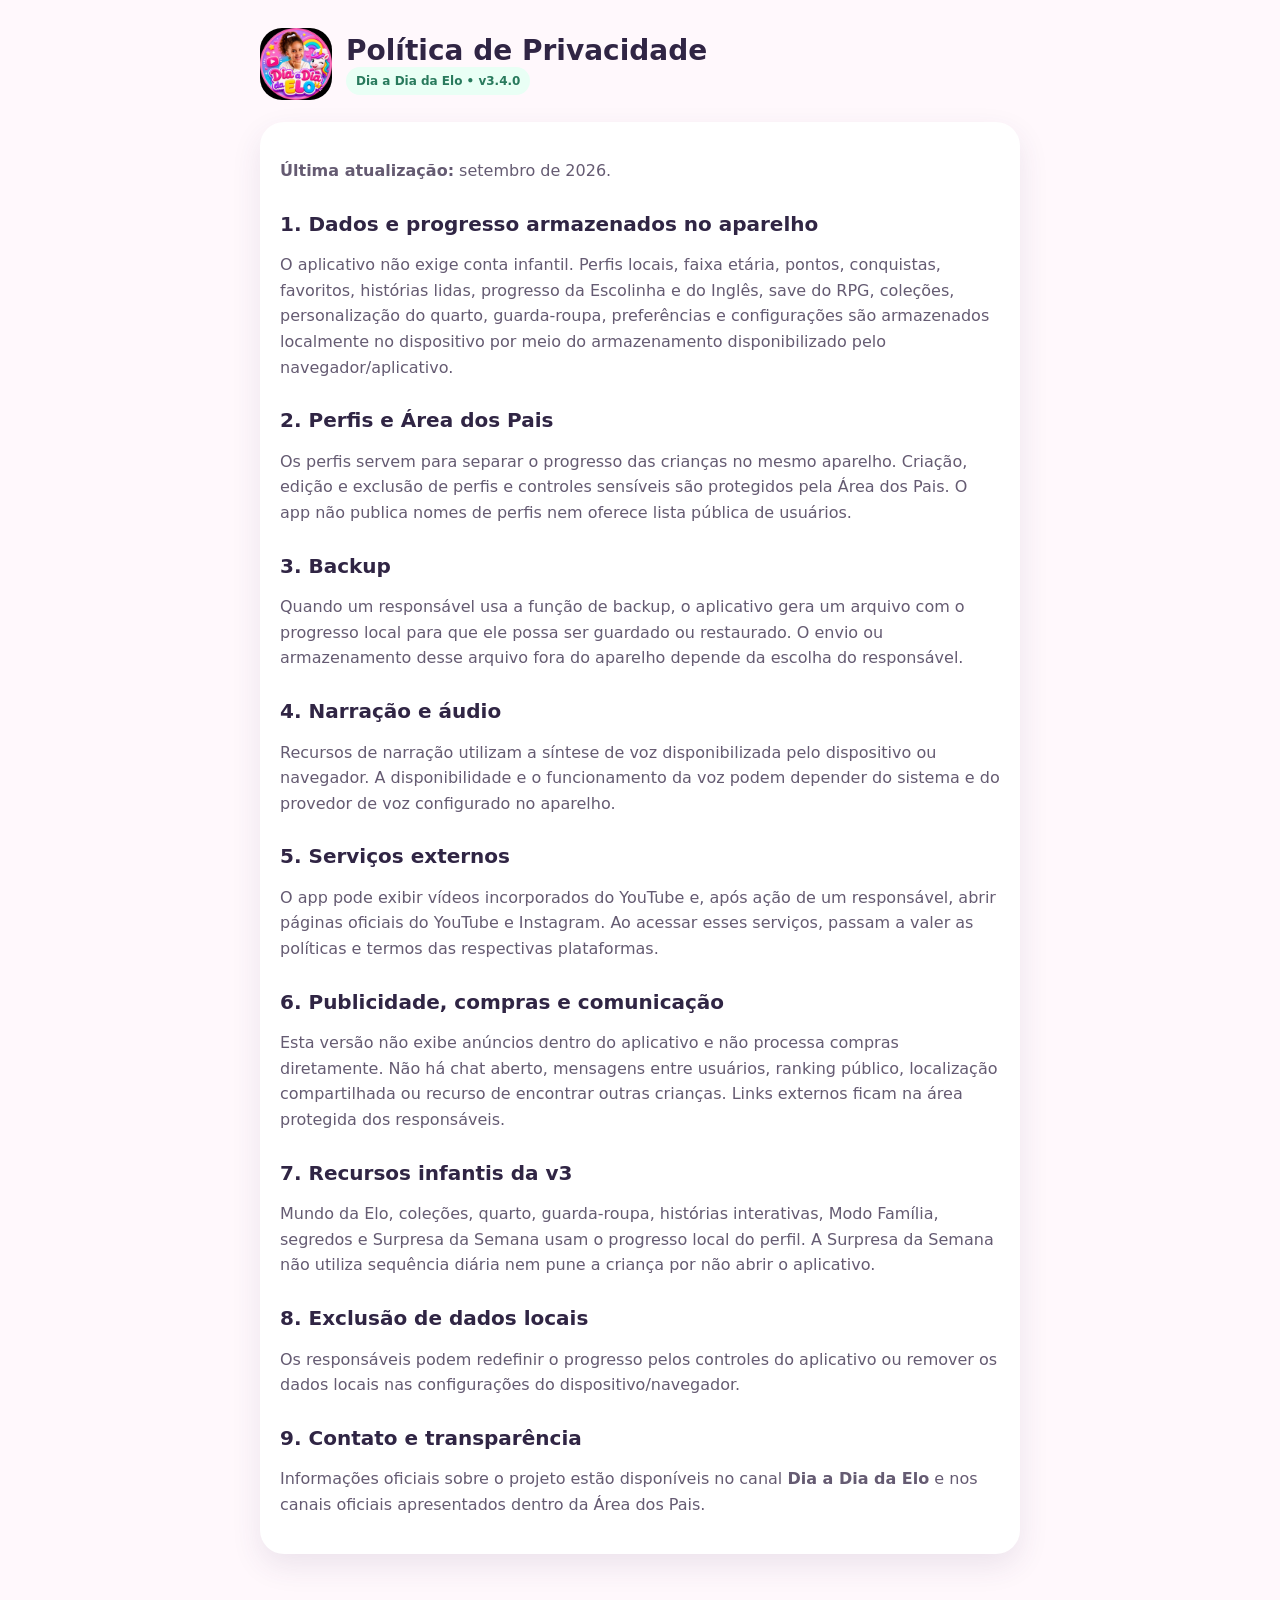
==== privacy.html @ c323020e "Atualizar app pelo ZIP" ====
<!doctype html><html lang="pt-BR"><head><meta charset="utf-8"><meta name="viewport" content="width=device-width,initial-scale=1"><meta name="theme-color" content="#ff67a8"><title>Política de Privacidade — Dia a Dia da Elo</title><style>body{margin:0;font-family:system-ui,-apple-system,Segoe UI,Roboto,Arial,sans-serif;background:#fff8fc;color:#302544}main{max-width:760px;margin:auto;padding:28px 20px 60px}header{display:flex;align-items:center;gap:14px;margin-bottom:22px}header img{width:72px;height:72px;border-radius:22px}h1{font-size:28px;margin:0}h2{font-size:20px;margin-top:28px}p,li{line-height:1.6;color:#655b72}.card{background:white;border-radius:24px;padding:20px;box-shadow:0 12px 30px rgba(72,45,102,.10)}a{color:#8a4fc8;font-weight:800}.tag{display:inline-block;background:#e9fff5;color:#297a5d;padding:7px 10px;border-radius:999px;font-size:12px;font-weight:800}</style></head><body><main><header><img src="assets/logo-oficial.webp" alt="Dia a Dia da Elo"><div><h1>Política de Privacidade</h1><div class="tag">Dia a Dia da Elo • v3.4.0</div></div></header><div class="card"><p><strong>Última atualização:</strong> setembro de 2026.</p><h2>1. Dados e progresso armazenados no aparelho</h2><p>O aplicativo não exige conta infantil. Perfis locais, faixa etária, pontos, conquistas, favoritos, histórias lidas, progresso da Escolinha e do Inglês, save do RPG, coleções, personalização do quarto, guarda-roupa, preferências e configurações são armazenados localmente no dispositivo por meio do armazenamento disponibilizado pelo navegador/aplicativo.</p><h2>2. Perfis e Área dos Pais</h2><p>Os perfis servem para separar o progresso das crianças no mesmo aparelho. Criação, edição e exclusão de perfis e controles sensíveis são protegidos pela Área dos Pais. O app não publica nomes de perfis nem oferece lista pública de usuários.</p><h2>3. Backup</h2><p>Quando um responsável usa a função de backup, o aplicativo gera um arquivo com o progresso local para que ele possa ser guardado ou restaurado. O envio ou armazenamento desse arquivo fora do aparelho depende da escolha do responsável.</p><h2>4. Narração e áudio</h2><p>Recursos de narração utilizam a síntese de voz disponibilizada pelo dispositivo ou navegador. A disponibilidade e o funcionamento da voz podem depender do sistema e do provedor de voz configurado no aparelho.</p><h2>5. Serviços externos</h2><p>O app pode exibir vídeos incorporados do YouTube e, após ação de um responsável, abrir páginas oficiais do YouTube e Instagram. Ao acessar esses serviços, passam a valer as políticas e termos das respectivas plataformas.</p><h2>6. Publicidade, compras e comunicação</h2><p>Esta versão não exibe anúncios dentro do aplicativo e não processa compras diretamente. Não há chat aberto, mensagens entre usuários, ranking público, localização compartilhada ou recurso de encontrar outras crianças. Links externos ficam na área protegida dos responsáveis.</p><h2>7. Recursos infantis da v3</h2><p>Mundo da Elo, coleções, quarto, guarda-roupa, histórias interativas, Modo Família, segredos e Surpresa da Semana usam o progresso local do perfil. A Surpresa da Semana não utiliza sequência diária nem pune a criança por não abrir o aplicativo.</p><h2>8. Exclusão de dados locais</h2><p>Os responsáveis podem redefinir o progresso pelos controles do aplicativo ou remover os dados locais nas configurações do dispositivo/navegador.</p><h2>9. Contato e transparência</h2><p>Informações oficiais sobre o projeto estão disponíveis no canal <strong>Dia a Dia da Elo</strong> e nos canais oficiais apresentados dentro da Área dos Pais.</p></div></main></body></html>
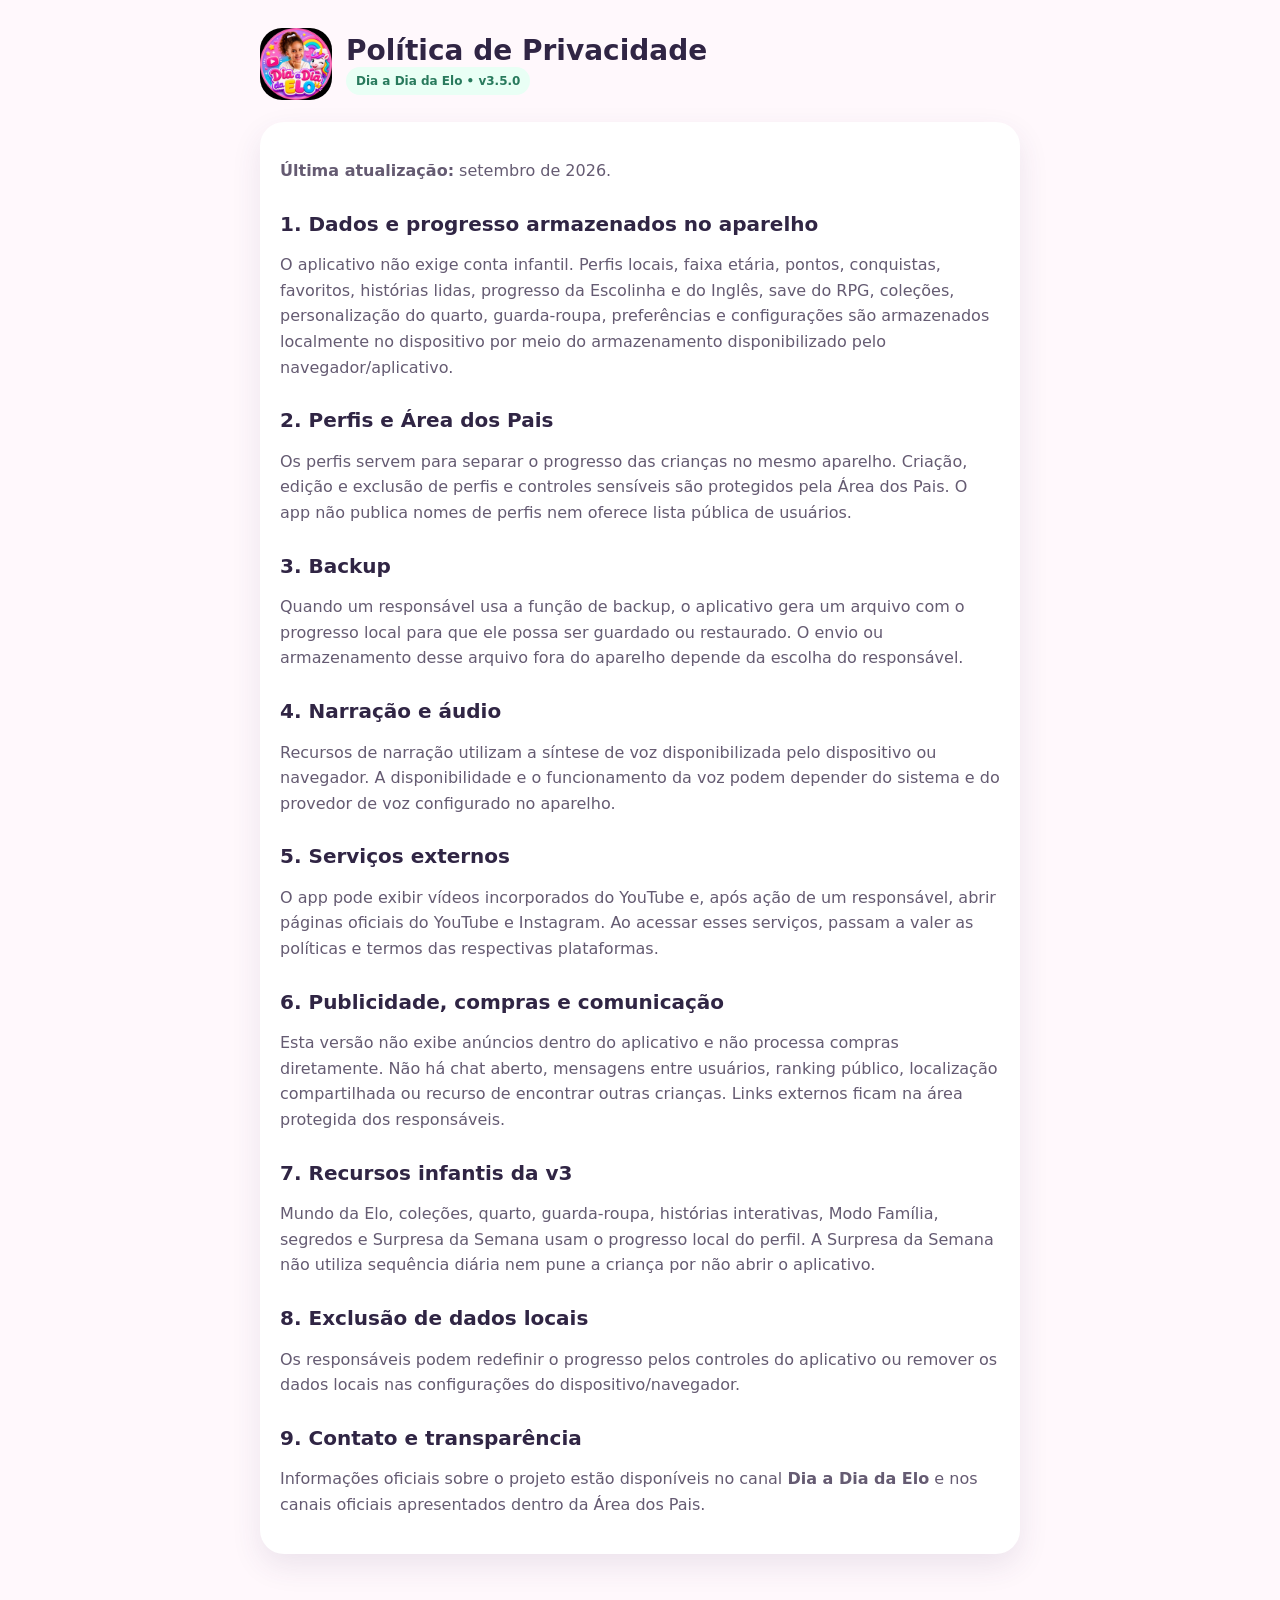
==== commit a93fedf5: "Atualizar app pelo ZIP" ====
--- a/privacy.html
+++ b/privacy.html
@@ -1 +1 @@
-<!doctype html><html lang="pt-BR"><head><meta charset="utf-8"><meta name="viewport" content="width=device-width,initial-scale=1"><meta name="theme-color" content="#ff67a8"><title>Política de Privacidade — Dia a Dia da Elo</title><style>body{margin:0;font-family:system-ui,-apple-system,Segoe UI,Roboto,Arial,sans-serif;background:#fff8fc;color:#302544}main{max-width:760px;margin:auto;padding:28px 20px 60px}header{display:flex;align-items:center;gap:14px;margin-bottom:22px}header img{width:72px;height:72px;border-radius:22px}h1{font-size:28px;margin:0}h2{font-size:20px;margin-top:28px}p,li{line-height:1.6;color:#655b72}.card{background:white;border-radius:24px;padding:20px;box-shadow:0 12px 30px rgba(72,45,102,.10)}a{color:#8a4fc8;font-weight:800}.tag{display:inline-block;background:#e9fff5;color:#297a5d;padding:7px 10px;border-radius:999px;font-size:12px;font-weight:800}</style></head><body><main><header><img src="assets/logo-oficial.webp" alt="Dia a Dia da Elo"><div><h1>Política de Privacidade</h1><div class="tag">Dia a Dia da Elo • v3.4.0</div></div></header><div class="card"><p><strong>Última atualização:</strong> setembro de 2026.</p><h2>1. Dados e progresso armazenados no aparelho</h2><p>O aplicativo não exige conta infantil. Perfis locais, faixa etária, pontos, conquistas, favoritos, histórias lidas, progresso da Escolinha e do Inglês, save do RPG, coleções, personalização do quarto, guarda-roupa, preferências e configurações são armazenados localmente no dispositivo por meio do armazenamento disponibilizado pelo navegador/aplicativo.</p><h2>2. Perfis e Área dos Pais</h2><p>Os perfis servem para separar o progresso das crianças no mesmo aparelho. Criação, edição e exclusão de perfis e controles sensíveis são protegidos pela Área dos Pais. O app não publica nomes de perfis nem oferece lista pública de usuários.</p><h2>3. Backup</h2><p>Quando um responsável usa a função de backup, o aplicativo gera um arquivo com o progresso local para que ele possa ser guardado ou restaurado. O envio ou armazenamento desse arquivo fora do aparelho depende da escolha do responsável.</p><h2>4. Narração e áudio</h2><p>Recursos de narração utilizam a síntese de voz disponibilizada pelo dispositivo ou navegador. A disponibilidade e o funcionamento da voz podem depender do sistema e do provedor de voz configurado no aparelho.</p><h2>5. Serviços externos</h2><p>O app pode exibir vídeos incorporados do YouTube e, após ação de um responsável, abrir páginas oficiais do YouTube e Instagram. Ao acessar esses serviços, passam a valer as políticas e termos das respectivas plataformas.</p><h2>6. Publicidade, compras e comunicação</h2><p>Esta versão não exibe anúncios dentro do aplicativo e não processa compras diretamente. Não há chat aberto, mensagens entre usuários, ranking público, localização compartilhada ou recurso de encontrar outras crianças. Links externos ficam na área protegida dos responsáveis.</p><h2>7. Recursos infantis da v3</h2><p>Mundo da Elo, coleções, quarto, guarda-roupa, histórias interativas, Modo Família, segredos e Surpresa da Semana usam o progresso local do perfil. A Surpresa da Semana não utiliza sequência diária nem pune a criança por não abrir o aplicativo.</p><h2>8. Exclusão de dados locais</h2><p>Os responsáveis podem redefinir o progresso pelos controles do aplicativo ou remover os dados locais nas configurações do dispositivo/navegador.</p><h2>9. Contato e transparência</h2><p>Informações oficiais sobre o projeto estão disponíveis no canal <strong>Dia a Dia da Elo</strong> e nos canais oficiais apresentados dentro da Área dos Pais.</p></div></main></body></html>
+<!doctype html><html lang="pt-BR"><head><meta charset="utf-8"><meta name="viewport" content="width=device-width,initial-scale=1"><meta name="theme-color" content="#ff67a8"><title>Política de Privacidade — Dia a Dia da Elo</title><style>body{margin:0;font-family:system-ui,-apple-system,Segoe UI,Roboto,Arial,sans-serif;background:#fff8fc;color:#302544}main{max-width:760px;margin:auto;padding:28px 20px 60px}header{display:flex;align-items:center;gap:14px;margin-bottom:22px}header img{width:72px;height:72px;border-radius:22px}h1{font-size:28px;margin:0}h2{font-size:20px;margin-top:28px}p,li{line-height:1.6;color:#655b72}.card{background:white;border-radius:24px;padding:20px;box-shadow:0 12px 30px rgba(72,45,102,.10)}a{color:#8a4fc8;font-weight:800}.tag{display:inline-block;background:#e9fff5;color:#297a5d;padding:7px 10px;border-radius:999px;font-size:12px;font-weight:800}</style></head><body><main><header><img src="assets/logo-oficial.webp" alt="Dia a Dia da Elo"><div><h1>Política de Privacidade</h1><div class="tag">Dia a Dia da Elo • v3.5.0</div></div></header><div class="card"><p><strong>Última atualização:</strong> setembro de 2026.</p><h2>1. Dados e progresso armazenados no aparelho</h2><p>O aplicativo não exige conta infantil. Perfis locais, faixa etária, pontos, conquistas, favoritos, histórias lidas, progresso da Escolinha e do Inglês, save do RPG, coleções, personalização do quarto, guarda-roupa, preferências e configurações são armazenados localmente no dispositivo por meio do armazenamento disponibilizado pelo navegador/aplicativo.</p><h2>2. Perfis e Área dos Pais</h2><p>Os perfis servem para separar o progresso das crianças no mesmo aparelho. Criação, edição e exclusão de perfis e controles sensíveis são protegidos pela Área dos Pais. O app não publica nomes de perfis nem oferece lista pública de usuários.</p><h2>3. Backup</h2><p>Quando um responsável usa a função de backup, o aplicativo gera um arquivo com o progresso local para que ele possa ser guardado ou restaurado. O envio ou armazenamento desse arquivo fora do aparelho depende da escolha do responsável.</p><h2>4. Narração e áudio</h2><p>Recursos de narração utilizam a síntese de voz disponibilizada pelo dispositivo ou navegador. A disponibilidade e o funcionamento da voz podem depender do sistema e do provedor de voz configurado no aparelho.</p><h2>5. Serviços externos</h2><p>O app pode exibir vídeos incorporados do YouTube e, após ação de um responsável, abrir páginas oficiais do YouTube e Instagram. Ao acessar esses serviços, passam a valer as políticas e termos das respectivas plataformas.</p><h2>6. Publicidade, compras e comunicação</h2><p>Esta versão não exibe anúncios dentro do aplicativo e não processa compras diretamente. Não há chat aberto, mensagens entre usuários, ranking público, localização compartilhada ou recurso de encontrar outras crianças. Links externos ficam na área protegida dos responsáveis.</p><h2>7. Recursos infantis da v3</h2><p>Mundo da Elo, coleções, quarto, guarda-roupa, histórias interativas, Modo Família, segredos e Surpresa da Semana usam o progresso local do perfil. A Surpresa da Semana não utiliza sequência diária nem pune a criança por não abrir o aplicativo.</p><h2>8. Exclusão de dados locais</h2><p>Os responsáveis podem redefinir o progresso pelos controles do aplicativo ou remover os dados locais nas configurações do dispositivo/navegador.</p><h2>9. Contato e transparência</h2><p>Informações oficiais sobre o projeto estão disponíveis no canal <strong>Dia a Dia da Elo</strong> e nos canais oficiais apresentados dentro da Área dos Pais.</p></div></main></body></html>
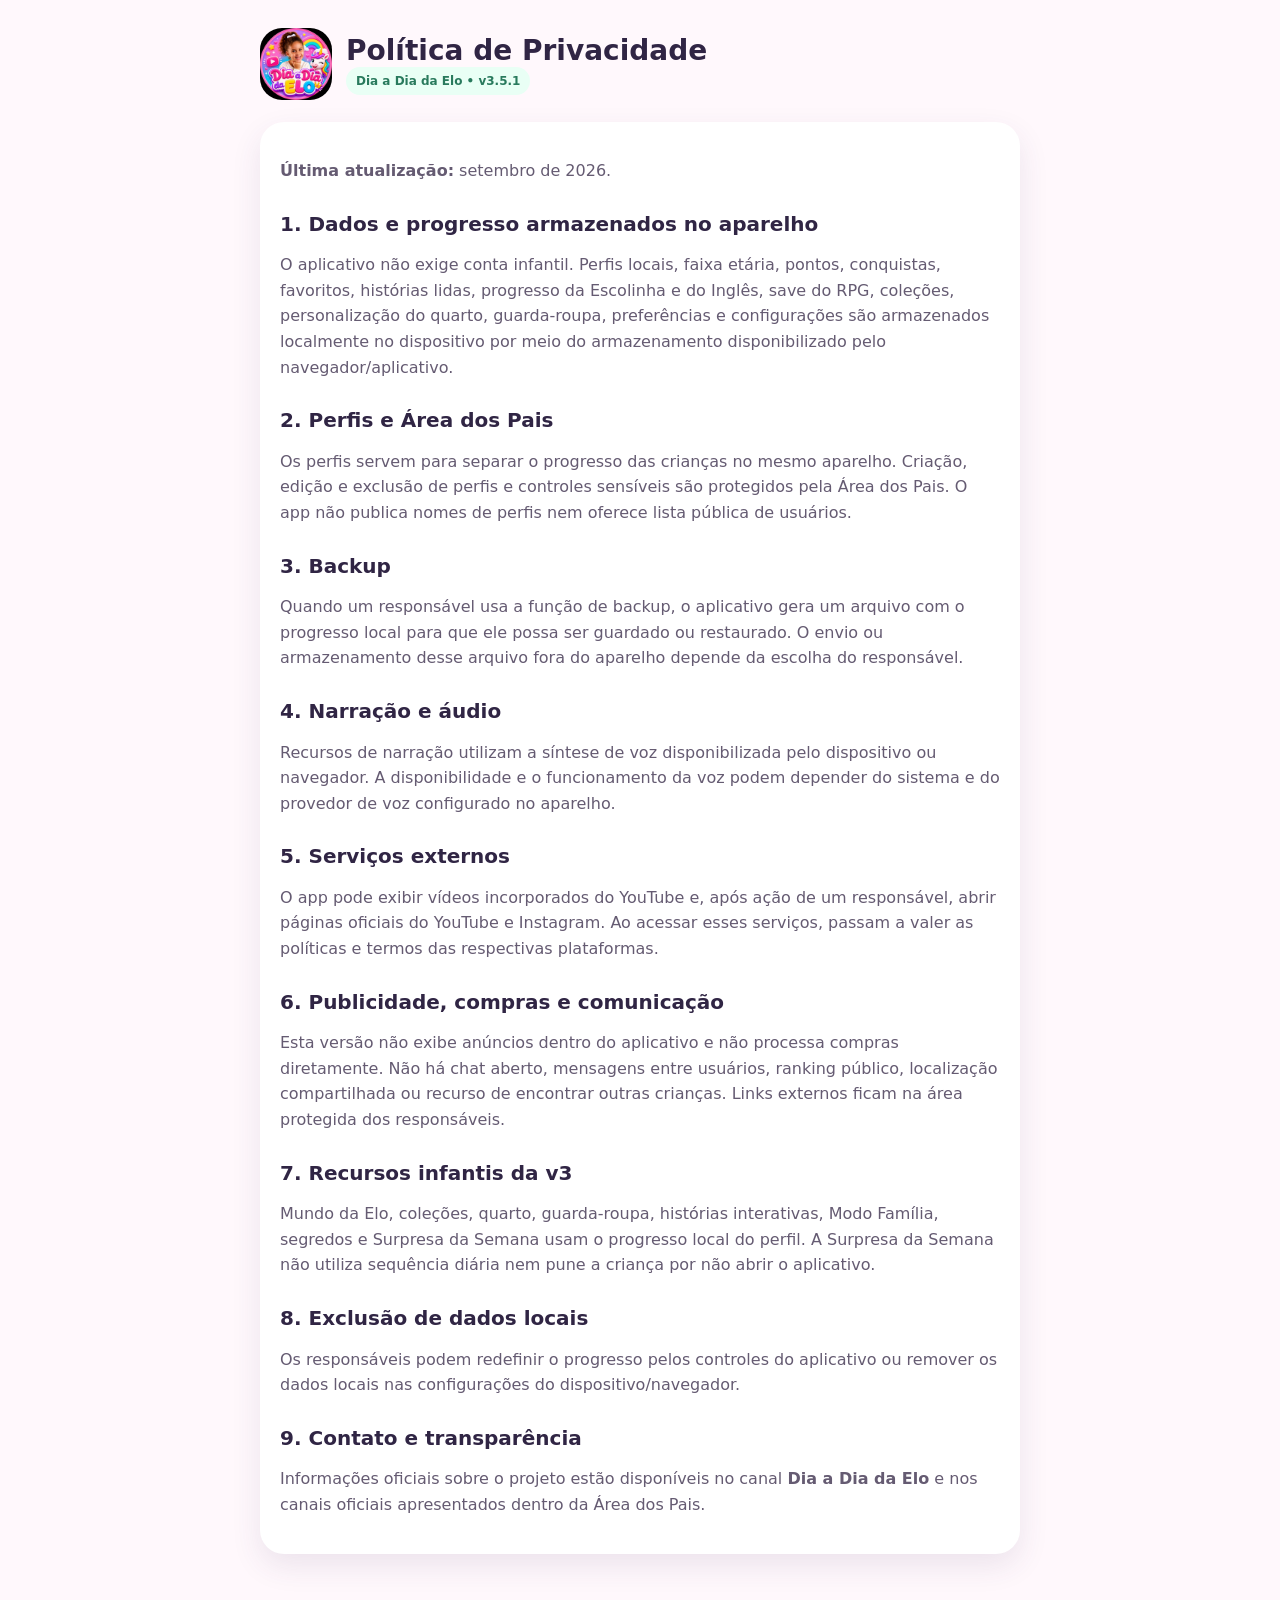
==== commit 7df18feb: "Atualizar app pelo ZIP" ====
--- a/privacy.html
+++ b/privacy.html
@@ -1 +1 @@
-<!doctype html><html lang="pt-BR"><head><meta charset="utf-8"><meta name="viewport" content="width=device-width,initial-scale=1"><meta name="theme-color" content="#ff67a8"><title>Política de Privacidade — Dia a Dia da Elo</title><style>body{margin:0;font-family:system-ui,-apple-system,Segoe UI,Roboto,Arial,sans-serif;background:#fff8fc;color:#302544}main{max-width:760px;margin:auto;padding:28px 20px 60px}header{display:flex;align-items:center;gap:14px;margin-bottom:22px}header img{width:72px;height:72px;border-radius:22px}h1{font-size:28px;margin:0}h2{font-size:20px;margin-top:28px}p,li{line-height:1.6;color:#655b72}.card{background:white;border-radius:24px;padding:20px;box-shadow:0 12px 30px rgba(72,45,102,.10)}a{color:#8a4fc8;font-weight:800}.tag{display:inline-block;background:#e9fff5;color:#297a5d;padding:7px 10px;border-radius:999px;font-size:12px;font-weight:800}</style></head><body><main><header><img src="assets/logo-oficial.webp" alt="Dia a Dia da Elo"><div><h1>Política de Privacidade</h1><div class="tag">Dia a Dia da Elo • v3.5.0</div></div></header><div class="card"><p><strong>Última atualização:</strong> setembro de 2026.</p><h2>1. Dados e progresso armazenados no aparelho</h2><p>O aplicativo não exige conta infantil. Perfis locais, faixa etária, pontos, conquistas, favoritos, histórias lidas, progresso da Escolinha e do Inglês, save do RPG, coleções, personalização do quarto, guarda-roupa, preferências e configurações são armazenados localmente no dispositivo por meio do armazenamento disponibilizado pelo navegador/aplicativo.</p><h2>2. Perfis e Área dos Pais</h2><p>Os perfis servem para separar o progresso das crianças no mesmo aparelho. Criação, edição e exclusão de perfis e controles sensíveis são protegidos pela Área dos Pais. O app não publica nomes de perfis nem oferece lista pública de usuários.</p><h2>3. Backup</h2><p>Quando um responsável usa a função de backup, o aplicativo gera um arquivo com o progresso local para que ele possa ser guardado ou restaurado. O envio ou armazenamento desse arquivo fora do aparelho depende da escolha do responsável.</p><h2>4. Narração e áudio</h2><p>Recursos de narração utilizam a síntese de voz disponibilizada pelo dispositivo ou navegador. A disponibilidade e o funcionamento da voz podem depender do sistema e do provedor de voz configurado no aparelho.</p><h2>5. Serviços externos</h2><p>O app pode exibir vídeos incorporados do YouTube e, após ação de um responsável, abrir páginas oficiais do YouTube e Instagram. Ao acessar esses serviços, passam a valer as políticas e termos das respectivas plataformas.</p><h2>6. Publicidade, compras e comunicação</h2><p>Esta versão não exibe anúncios dentro do aplicativo e não processa compras diretamente. Não há chat aberto, mensagens entre usuários, ranking público, localização compartilhada ou recurso de encontrar outras crianças. Links externos ficam na área protegida dos responsáveis.</p><h2>7. Recursos infantis da v3</h2><p>Mundo da Elo, coleções, quarto, guarda-roupa, histórias interativas, Modo Família, segredos e Surpresa da Semana usam o progresso local do perfil. A Surpresa da Semana não utiliza sequência diária nem pune a criança por não abrir o aplicativo.</p><h2>8. Exclusão de dados locais</h2><p>Os responsáveis podem redefinir o progresso pelos controles do aplicativo ou remover os dados locais nas configurações do dispositivo/navegador.</p><h2>9. Contato e transparência</h2><p>Informações oficiais sobre o projeto estão disponíveis no canal <strong>Dia a Dia da Elo</strong> e nos canais oficiais apresentados dentro da Área dos Pais.</p></div></main></body></html>
+<!doctype html><html lang="pt-BR"><head><meta charset="utf-8"><meta name="viewport" content="width=device-width,initial-scale=1"><meta name="theme-color" content="#ff67a8"><title>Política de Privacidade — Dia a Dia da Elo</title><style>body{margin:0;font-family:system-ui,-apple-system,Segoe UI,Roboto,Arial,sans-serif;background:#fff8fc;color:#302544}main{max-width:760px;margin:auto;padding:28px 20px 60px}header{display:flex;align-items:center;gap:14px;margin-bottom:22px}header img{width:72px;height:72px;border-radius:22px}h1{font-size:28px;margin:0}h2{font-size:20px;margin-top:28px}p,li{line-height:1.6;color:#655b72}.card{background:white;border-radius:24px;padding:20px;box-shadow:0 12px 30px rgba(72,45,102,.10)}a{color:#8a4fc8;font-weight:800}.tag{display:inline-block;background:#e9fff5;color:#297a5d;padding:7px 10px;border-radius:999px;font-size:12px;font-weight:800}</style></head><body><main><header><img src="assets/logo-oficial.webp" alt="Dia a Dia da Elo"><div><h1>Política de Privacidade</h1><div class="tag">Dia a Dia da Elo • v3.5.1</div></div></header><div class="card"><p><strong>Última atualização:</strong> setembro de 2026.</p><h2>1. Dados e progresso armazenados no aparelho</h2><p>O aplicativo não exige conta infantil. Perfis locais, faixa etária, pontos, conquistas, favoritos, histórias lidas, progresso da Escolinha e do Inglês, save do RPG, coleções, personalização do quarto, guarda-roupa, preferências e configurações são armazenados localmente no dispositivo por meio do armazenamento disponibilizado pelo navegador/aplicativo.</p><h2>2. Perfis e Área dos Pais</h2><p>Os perfis servem para separar o progresso das crianças no mesmo aparelho. Criação, edição e exclusão de perfis e controles sensíveis são protegidos pela Área dos Pais. O app não publica nomes de perfis nem oferece lista pública de usuários.</p><h2>3. Backup</h2><p>Quando um responsável usa a função de backup, o aplicativo gera um arquivo com o progresso local para que ele possa ser guardado ou restaurado. O envio ou armazenamento desse arquivo fora do aparelho depende da escolha do responsável.</p><h2>4. Narração e áudio</h2><p>Recursos de narração utilizam a síntese de voz disponibilizada pelo dispositivo ou navegador. A disponibilidade e o funcionamento da voz podem depender do sistema e do provedor de voz configurado no aparelho.</p><h2>5. Serviços externos</h2><p>O app pode exibir vídeos incorporados do YouTube e, após ação de um responsável, abrir páginas oficiais do YouTube e Instagram. Ao acessar esses serviços, passam a valer as políticas e termos das respectivas plataformas.</p><h2>6. Publicidade, compras e comunicação</h2><p>Esta versão não exibe anúncios dentro do aplicativo e não processa compras diretamente. Não há chat aberto, mensagens entre usuários, ranking público, localização compartilhada ou recurso de encontrar outras crianças. Links externos ficam na área protegida dos responsáveis.</p><h2>7. Recursos infantis da v3</h2><p>Mundo da Elo, coleções, quarto, guarda-roupa, histórias interativas, Modo Família, segredos e Surpresa da Semana usam o progresso local do perfil. A Surpresa da Semana não utiliza sequência diária nem pune a criança por não abrir o aplicativo.</p><h2>8. Exclusão de dados locais</h2><p>Os responsáveis podem redefinir o progresso pelos controles do aplicativo ou remover os dados locais nas configurações do dispositivo/navegador.</p><h2>9. Contato e transparência</h2><p>Informações oficiais sobre o projeto estão disponíveis no canal <strong>Dia a Dia da Elo</strong> e nos canais oficiais apresentados dentro da Área dos Pais.</p></div></main></body></html>
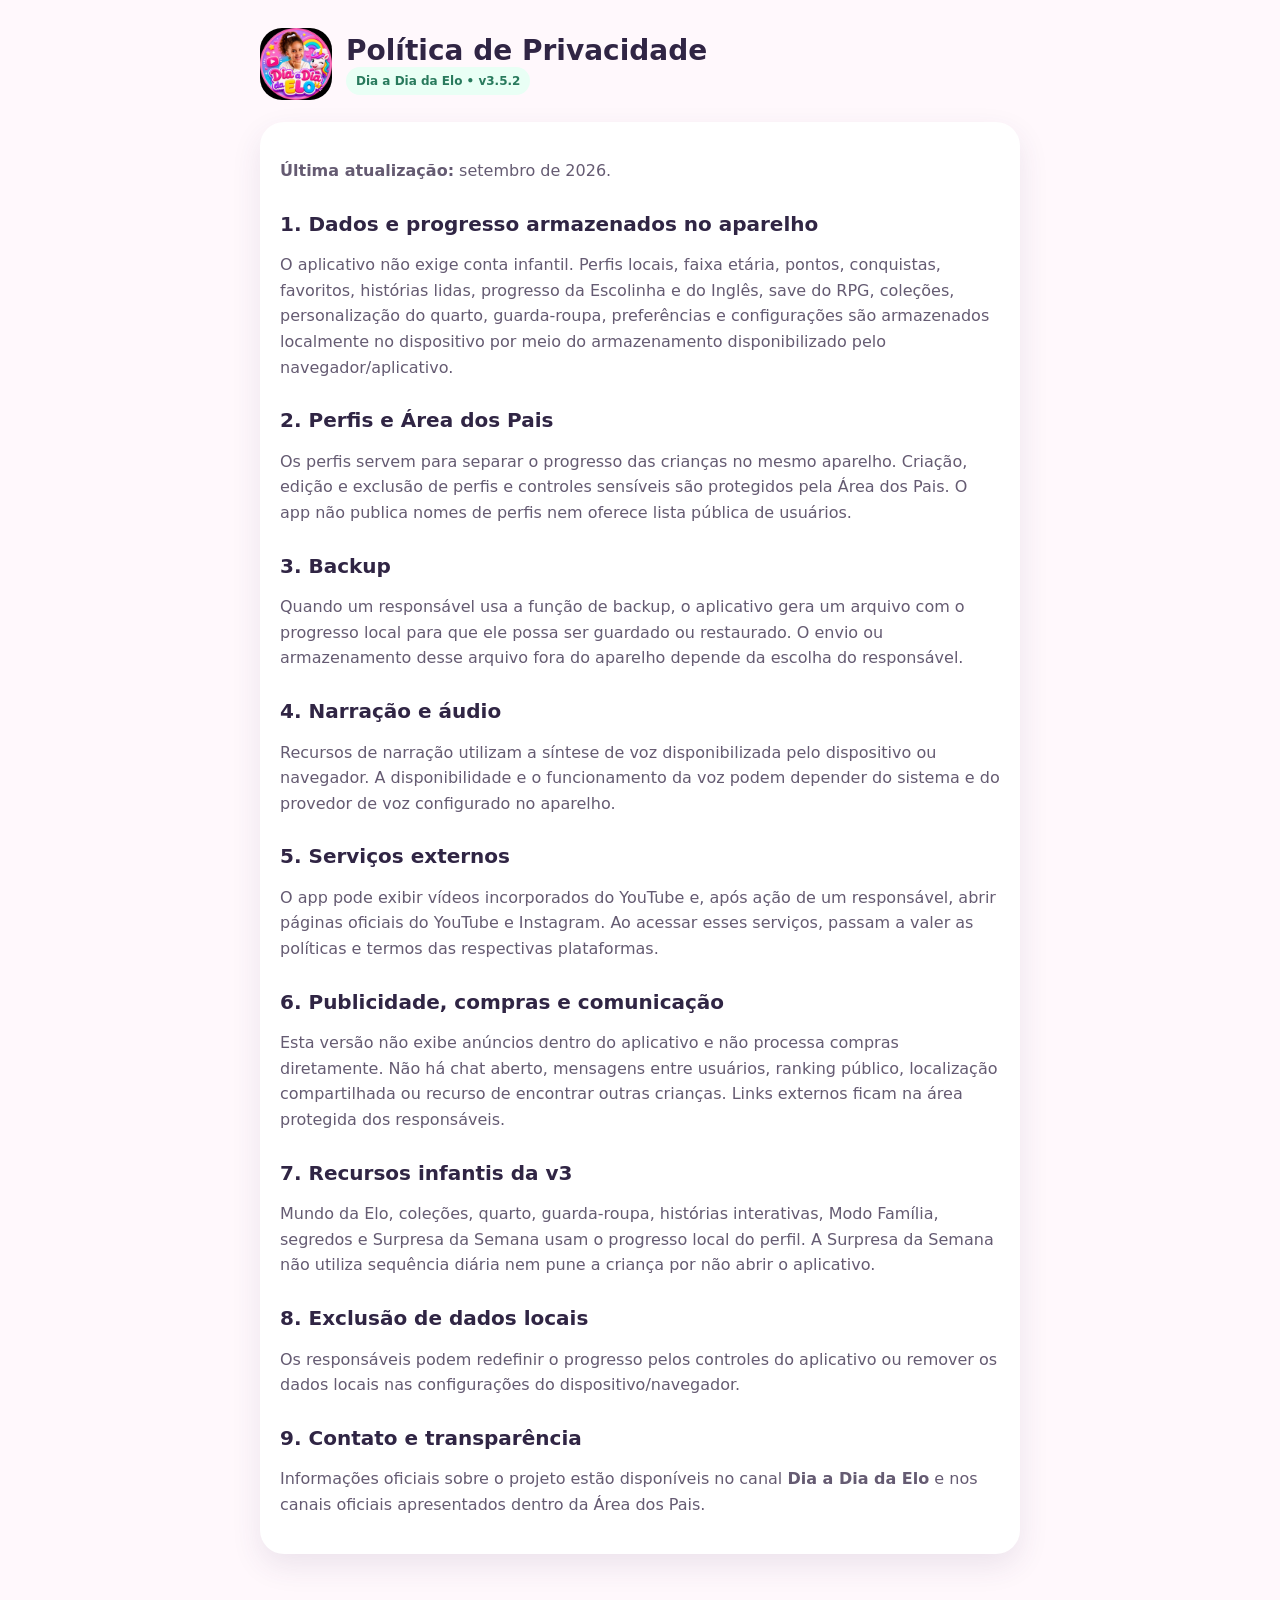
==== commit f521abfd: "Atualizar app pelo ZIP" ====
--- a/privacy.html
+++ b/privacy.html
@@ -1 +1 @@
-<!doctype html><html lang="pt-BR"><head><meta charset="utf-8"><meta name="viewport" content="width=device-width,initial-scale=1"><meta name="theme-color" content="#ff67a8"><title>Política de Privacidade — Dia a Dia da Elo</title><style>body{margin:0;font-family:system-ui,-apple-system,Segoe UI,Roboto,Arial,sans-serif;background:#fff8fc;color:#302544}main{max-width:760px;margin:auto;padding:28px 20px 60px}header{display:flex;align-items:center;gap:14px;margin-bottom:22px}header img{width:72px;height:72px;border-radius:22px}h1{font-size:28px;margin:0}h2{font-size:20px;margin-top:28px}p,li{line-height:1.6;color:#655b72}.card{background:white;border-radius:24px;padding:20px;box-shadow:0 12px 30px rgba(72,45,102,.10)}a{color:#8a4fc8;font-weight:800}.tag{display:inline-block;background:#e9fff5;color:#297a5d;padding:7px 10px;border-radius:999px;font-size:12px;font-weight:800}</style></head><body><main><header><img src="assets/logo-oficial.webp" alt="Dia a Dia da Elo"><div><h1>Política de Privacidade</h1><div class="tag">Dia a Dia da Elo • v3.5.1</div></div></header><div class="card"><p><strong>Última atualização:</strong> setembro de 2026.</p><h2>1. Dados e progresso armazenados no aparelho</h2><p>O aplicativo não exige conta infantil. Perfis locais, faixa etária, pontos, conquistas, favoritos, histórias lidas, progresso da Escolinha e do Inglês, save do RPG, coleções, personalização do quarto, guarda-roupa, preferências e configurações são armazenados localmente no dispositivo por meio do armazenamento disponibilizado pelo navegador/aplicativo.</p><h2>2. Perfis e Área dos Pais</h2><p>Os perfis servem para separar o progresso das crianças no mesmo aparelho. Criação, edição e exclusão de perfis e controles sensíveis são protegidos pela Área dos Pais. O app não publica nomes de perfis nem oferece lista pública de usuários.</p><h2>3. Backup</h2><p>Quando um responsável usa a função de backup, o aplicativo gera um arquivo com o progresso local para que ele possa ser guardado ou restaurado. O envio ou armazenamento desse arquivo fora do aparelho depende da escolha do responsável.</p><h2>4. Narração e áudio</h2><p>Recursos de narração utilizam a síntese de voz disponibilizada pelo dispositivo ou navegador. A disponibilidade e o funcionamento da voz podem depender do sistema e do provedor de voz configurado no aparelho.</p><h2>5. Serviços externos</h2><p>O app pode exibir vídeos incorporados do YouTube e, após ação de um responsável, abrir páginas oficiais do YouTube e Instagram. Ao acessar esses serviços, passam a valer as políticas e termos das respectivas plataformas.</p><h2>6. Publicidade, compras e comunicação</h2><p>Esta versão não exibe anúncios dentro do aplicativo e não processa compras diretamente. Não há chat aberto, mensagens entre usuários, ranking público, localização compartilhada ou recurso de encontrar outras crianças. Links externos ficam na área protegida dos responsáveis.</p><h2>7. Recursos infantis da v3</h2><p>Mundo da Elo, coleções, quarto, guarda-roupa, histórias interativas, Modo Família, segredos e Surpresa da Semana usam o progresso local do perfil. A Surpresa da Semana não utiliza sequência diária nem pune a criança por não abrir o aplicativo.</p><h2>8. Exclusão de dados locais</h2><p>Os responsáveis podem redefinir o progresso pelos controles do aplicativo ou remover os dados locais nas configurações do dispositivo/navegador.</p><h2>9. Contato e transparência</h2><p>Informações oficiais sobre o projeto estão disponíveis no canal <strong>Dia a Dia da Elo</strong> e nos canais oficiais apresentados dentro da Área dos Pais.</p></div></main></body></html>
+<!doctype html><html lang="pt-BR"><head><meta charset="utf-8"><meta name="viewport" content="width=device-width,initial-scale=1"><meta name="theme-color" content="#ff67a8"><title>Política de Privacidade — Dia a Dia da Elo</title><style>body{margin:0;font-family:system-ui,-apple-system,Segoe UI,Roboto,Arial,sans-serif;background:#fff8fc;color:#302544}main{max-width:760px;margin:auto;padding:28px 20px 60px}header{display:flex;align-items:center;gap:14px;margin-bottom:22px}header img{width:72px;height:72px;border-radius:22px}h1{font-size:28px;margin:0}h2{font-size:20px;margin-top:28px}p,li{line-height:1.6;color:#655b72}.card{background:white;border-radius:24px;padding:20px;box-shadow:0 12px 30px rgba(72,45,102,.10)}a{color:#8a4fc8;font-weight:800}.tag{display:inline-block;background:#e9fff5;color:#297a5d;padding:7px 10px;border-radius:999px;font-size:12px;font-weight:800}</style></head><body><main><header><img src="assets/logo-oficial.webp" alt="Dia a Dia da Elo"><div><h1>Política de Privacidade</h1><div class="tag">Dia a Dia da Elo • v3.5.2</div></div></header><div class="card"><p><strong>Última atualização:</strong> setembro de 2026.</p><h2>1. Dados e progresso armazenados no aparelho</h2><p>O aplicativo não exige conta infantil. Perfis locais, faixa etária, pontos, conquistas, favoritos, histórias lidas, progresso da Escolinha e do Inglês, save do RPG, coleções, personalização do quarto, guarda-roupa, preferências e configurações são armazenados localmente no dispositivo por meio do armazenamento disponibilizado pelo navegador/aplicativo.</p><h2>2. Perfis e Área dos Pais</h2><p>Os perfis servem para separar o progresso das crianças no mesmo aparelho. Criação, edição e exclusão de perfis e controles sensíveis são protegidos pela Área dos Pais. O app não publica nomes de perfis nem oferece lista pública de usuários.</p><h2>3. Backup</h2><p>Quando um responsável usa a função de backup, o aplicativo gera um arquivo com o progresso local para que ele possa ser guardado ou restaurado. O envio ou armazenamento desse arquivo fora do aparelho depende da escolha do responsável.</p><h2>4. Narração e áudio</h2><p>Recursos de narração utilizam a síntese de voz disponibilizada pelo dispositivo ou navegador. A disponibilidade e o funcionamento da voz podem depender do sistema e do provedor de voz configurado no aparelho.</p><h2>5. Serviços externos</h2><p>O app pode exibir vídeos incorporados do YouTube e, após ação de um responsável, abrir páginas oficiais do YouTube e Instagram. Ao acessar esses serviços, passam a valer as políticas e termos das respectivas plataformas.</p><h2>6. Publicidade, compras e comunicação</h2><p>Esta versão não exibe anúncios dentro do aplicativo e não processa compras diretamente. Não há chat aberto, mensagens entre usuários, ranking público, localização compartilhada ou recurso de encontrar outras crianças. Links externos ficam na área protegida dos responsáveis.</p><h2>7. Recursos infantis da v3</h2><p>Mundo da Elo, coleções, quarto, guarda-roupa, histórias interativas, Modo Família, segredos e Surpresa da Semana usam o progresso local do perfil. A Surpresa da Semana não utiliza sequência diária nem pune a criança por não abrir o aplicativo.</p><h2>8. Exclusão de dados locais</h2><p>Os responsáveis podem redefinir o progresso pelos controles do aplicativo ou remover os dados locais nas configurações do dispositivo/navegador.</p><h2>9. Contato e transparência</h2><p>Informações oficiais sobre o projeto estão disponíveis no canal <strong>Dia a Dia da Elo</strong> e nos canais oficiais apresentados dentro da Área dos Pais.</p></div></main></body></html>
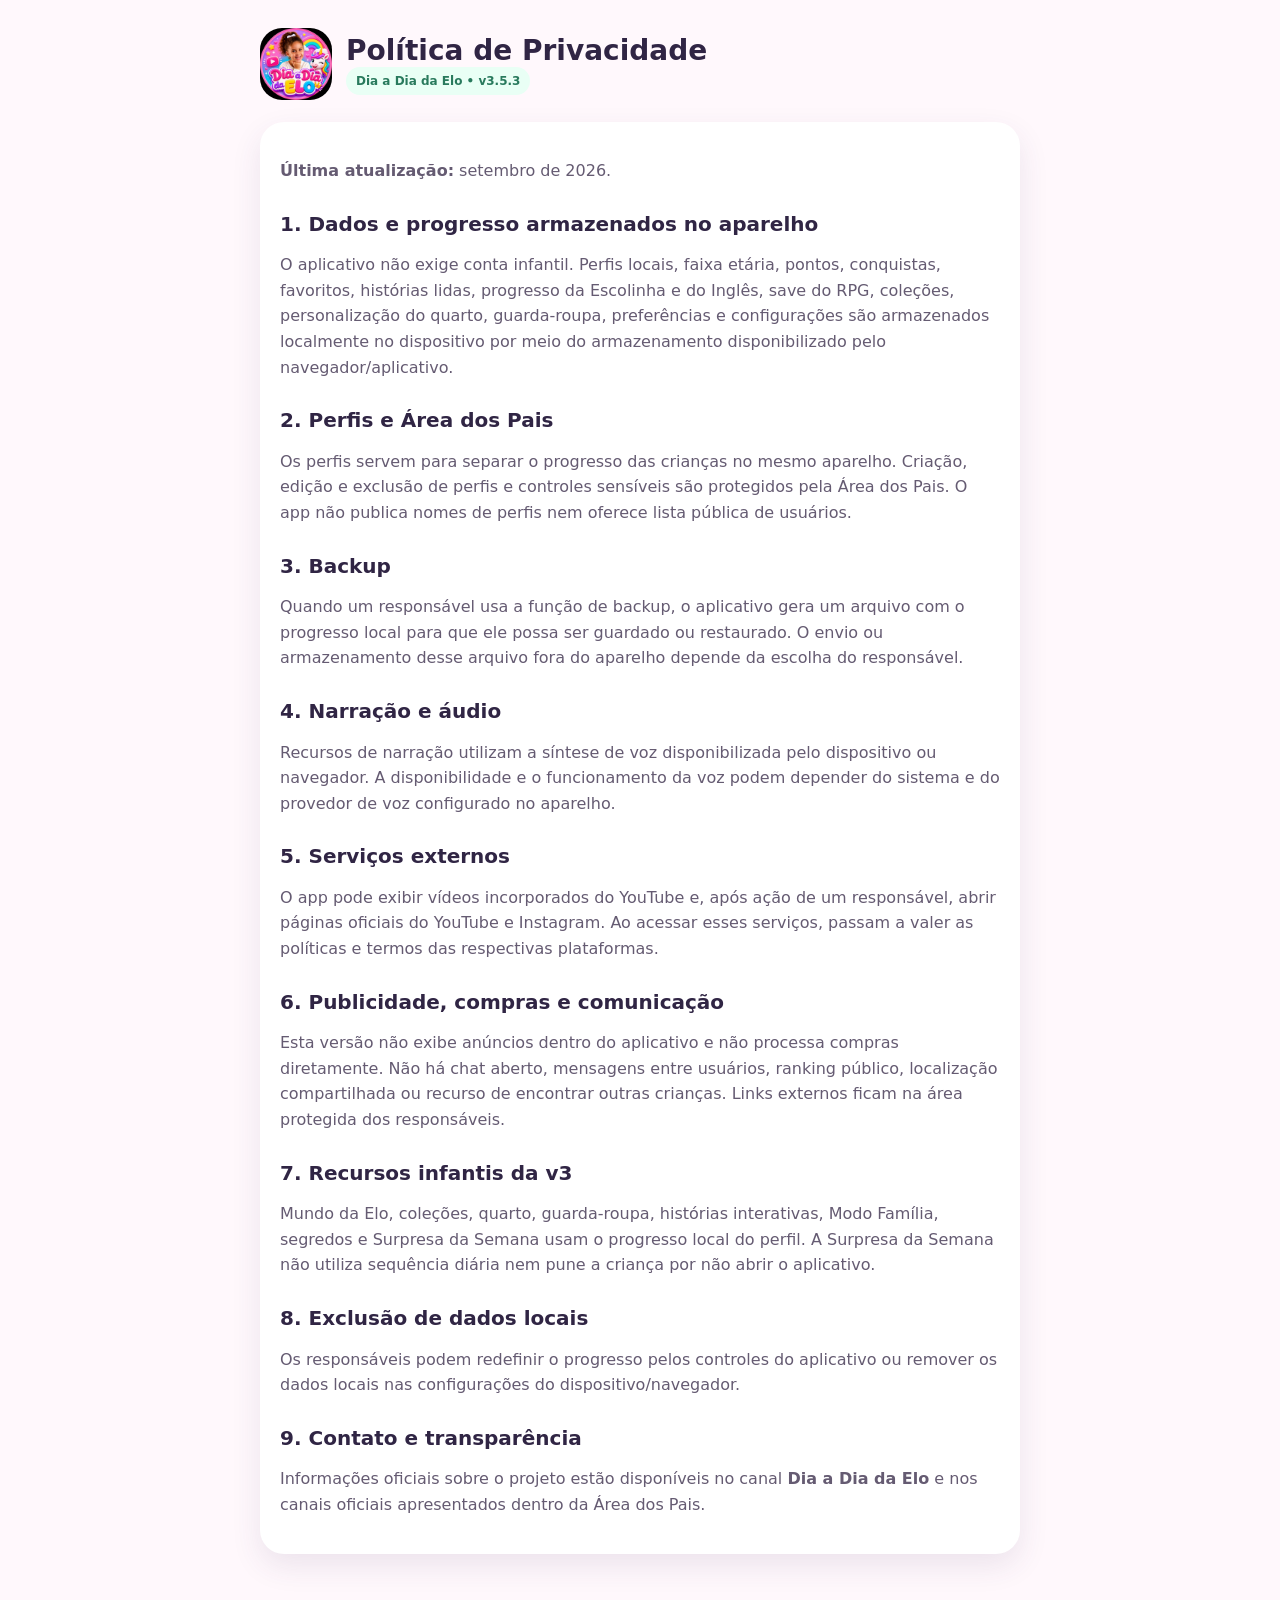
==== commit a6248b3d: "Atualizar app pelo ZIP" ====
--- a/privacy.html
+++ b/privacy.html
@@ -1 +1 @@
-<!doctype html><html lang="pt-BR"><head><meta charset="utf-8"><meta name="viewport" content="width=device-width,initial-scale=1"><meta name="theme-color" content="#ff67a8"><title>Política de Privacidade — Dia a Dia da Elo</title><style>body{margin:0;font-family:system-ui,-apple-system,Segoe UI,Roboto,Arial,sans-serif;background:#fff8fc;color:#302544}main{max-width:760px;margin:auto;padding:28px 20px 60px}header{display:flex;align-items:center;gap:14px;margin-bottom:22px}header img{width:72px;height:72px;border-radius:22px}h1{font-size:28px;margin:0}h2{font-size:20px;margin-top:28px}p,li{line-height:1.6;color:#655b72}.card{background:white;border-radius:24px;padding:20px;box-shadow:0 12px 30px rgba(72,45,102,.10)}a{color:#8a4fc8;font-weight:800}.tag{display:inline-block;background:#e9fff5;color:#297a5d;padding:7px 10px;border-radius:999px;font-size:12px;font-weight:800}</style></head><body><main><header><img src="assets/logo-oficial.webp" alt="Dia a Dia da Elo"><div><h1>Política de Privacidade</h1><div class="tag">Dia a Dia da Elo • v3.5.2</div></div></header><div class="card"><p><strong>Última atualização:</strong> setembro de 2026.</p><h2>1. Dados e progresso armazenados no aparelho</h2><p>O aplicativo não exige conta infantil. Perfis locais, faixa etária, pontos, conquistas, favoritos, histórias lidas, progresso da Escolinha e do Inglês, save do RPG, coleções, personalização do quarto, guarda-roupa, preferências e configurações são armazenados localmente no dispositivo por meio do armazenamento disponibilizado pelo navegador/aplicativo.</p><h2>2. Perfis e Área dos Pais</h2><p>Os perfis servem para separar o progresso das crianças no mesmo aparelho. Criação, edição e exclusão de perfis e controles sensíveis são protegidos pela Área dos Pais. O app não publica nomes de perfis nem oferece lista pública de usuários.</p><h2>3. Backup</h2><p>Quando um responsável usa a função de backup, o aplicativo gera um arquivo com o progresso local para que ele possa ser guardado ou restaurado. O envio ou armazenamento desse arquivo fora do aparelho depende da escolha do responsável.</p><h2>4. Narração e áudio</h2><p>Recursos de narração utilizam a síntese de voz disponibilizada pelo dispositivo ou navegador. A disponibilidade e o funcionamento da voz podem depender do sistema e do provedor de voz configurado no aparelho.</p><h2>5. Serviços externos</h2><p>O app pode exibir vídeos incorporados do YouTube e, após ação de um responsável, abrir páginas oficiais do YouTube e Instagram. Ao acessar esses serviços, passam a valer as políticas e termos das respectivas plataformas.</p><h2>6. Publicidade, compras e comunicação</h2><p>Esta versão não exibe anúncios dentro do aplicativo e não processa compras diretamente. Não há chat aberto, mensagens entre usuários, ranking público, localização compartilhada ou recurso de encontrar outras crianças. Links externos ficam na área protegida dos responsáveis.</p><h2>7. Recursos infantis da v3</h2><p>Mundo da Elo, coleções, quarto, guarda-roupa, histórias interativas, Modo Família, segredos e Surpresa da Semana usam o progresso local do perfil. A Surpresa da Semana não utiliza sequência diária nem pune a criança por não abrir o aplicativo.</p><h2>8. Exclusão de dados locais</h2><p>Os responsáveis podem redefinir o progresso pelos controles do aplicativo ou remover os dados locais nas configurações do dispositivo/navegador.</p><h2>9. Contato e transparência</h2><p>Informações oficiais sobre o projeto estão disponíveis no canal <strong>Dia a Dia da Elo</strong> e nos canais oficiais apresentados dentro da Área dos Pais.</p></div></main></body></html>
+<!doctype html><html lang="pt-BR"><head><meta charset="utf-8"><meta name="viewport" content="width=device-width,initial-scale=1"><meta name="theme-color" content="#ff67a8"><title>Política de Privacidade — Dia a Dia da Elo</title><style>body{margin:0;font-family:system-ui,-apple-system,Segoe UI,Roboto,Arial,sans-serif;background:#fff8fc;color:#302544}main{max-width:760px;margin:auto;padding:28px 20px 60px}header{display:flex;align-items:center;gap:14px;margin-bottom:22px}header img{width:72px;height:72px;border-radius:22px}h1{font-size:28px;margin:0}h2{font-size:20px;margin-top:28px}p,li{line-height:1.6;color:#655b72}.card{background:white;border-radius:24px;padding:20px;box-shadow:0 12px 30px rgba(72,45,102,.10)}a{color:#8a4fc8;font-weight:800}.tag{display:inline-block;background:#e9fff5;color:#297a5d;padding:7px 10px;border-radius:999px;font-size:12px;font-weight:800}</style></head><body><main><header><img src="assets/logo-oficial.webp" alt="Dia a Dia da Elo"><div><h1>Política de Privacidade</h1><div class="tag">Dia a Dia da Elo • v3.5.3</div></div></header><div class="card"><p><strong>Última atualização:</strong> setembro de 2026.</p><h2>1. Dados e progresso armazenados no aparelho</h2><p>O aplicativo não exige conta infantil. Perfis locais, faixa etária, pontos, conquistas, favoritos, histórias lidas, progresso da Escolinha e do Inglês, save do RPG, coleções, personalização do quarto, guarda-roupa, preferências e configurações são armazenados localmente no dispositivo por meio do armazenamento disponibilizado pelo navegador/aplicativo.</p><h2>2. Perfis e Área dos Pais</h2><p>Os perfis servem para separar o progresso das crianças no mesmo aparelho. Criação, edição e exclusão de perfis e controles sensíveis são protegidos pela Área dos Pais. O app não publica nomes de perfis nem oferece lista pública de usuários.</p><h2>3. Backup</h2><p>Quando um responsável usa a função de backup, o aplicativo gera um arquivo com o progresso local para que ele possa ser guardado ou restaurado. O envio ou armazenamento desse arquivo fora do aparelho depende da escolha do responsável.</p><h2>4. Narração e áudio</h2><p>Recursos de narração utilizam a síntese de voz disponibilizada pelo dispositivo ou navegador. A disponibilidade e o funcionamento da voz podem depender do sistema e do provedor de voz configurado no aparelho.</p><h2>5. Serviços externos</h2><p>O app pode exibir vídeos incorporados do YouTube e, após ação de um responsável, abrir páginas oficiais do YouTube e Instagram. Ao acessar esses serviços, passam a valer as políticas e termos das respectivas plataformas.</p><h2>6. Publicidade, compras e comunicação</h2><p>Esta versão não exibe anúncios dentro do aplicativo e não processa compras diretamente. Não há chat aberto, mensagens entre usuários, ranking público, localização compartilhada ou recurso de encontrar outras crianças. Links externos ficam na área protegida dos responsáveis.</p><h2>7. Recursos infantis da v3</h2><p>Mundo da Elo, coleções, quarto, guarda-roupa, histórias interativas, Modo Família, segredos e Surpresa da Semana usam o progresso local do perfil. A Surpresa da Semana não utiliza sequência diária nem pune a criança por não abrir o aplicativo.</p><h2>8. Exclusão de dados locais</h2><p>Os responsáveis podem redefinir o progresso pelos controles do aplicativo ou remover os dados locais nas configurações do dispositivo/navegador.</p><h2>9. Contato e transparência</h2><p>Informações oficiais sobre o projeto estão disponíveis no canal <strong>Dia a Dia da Elo</strong> e nos canais oficiais apresentados dentro da Área dos Pais.</p></div></main></body></html>
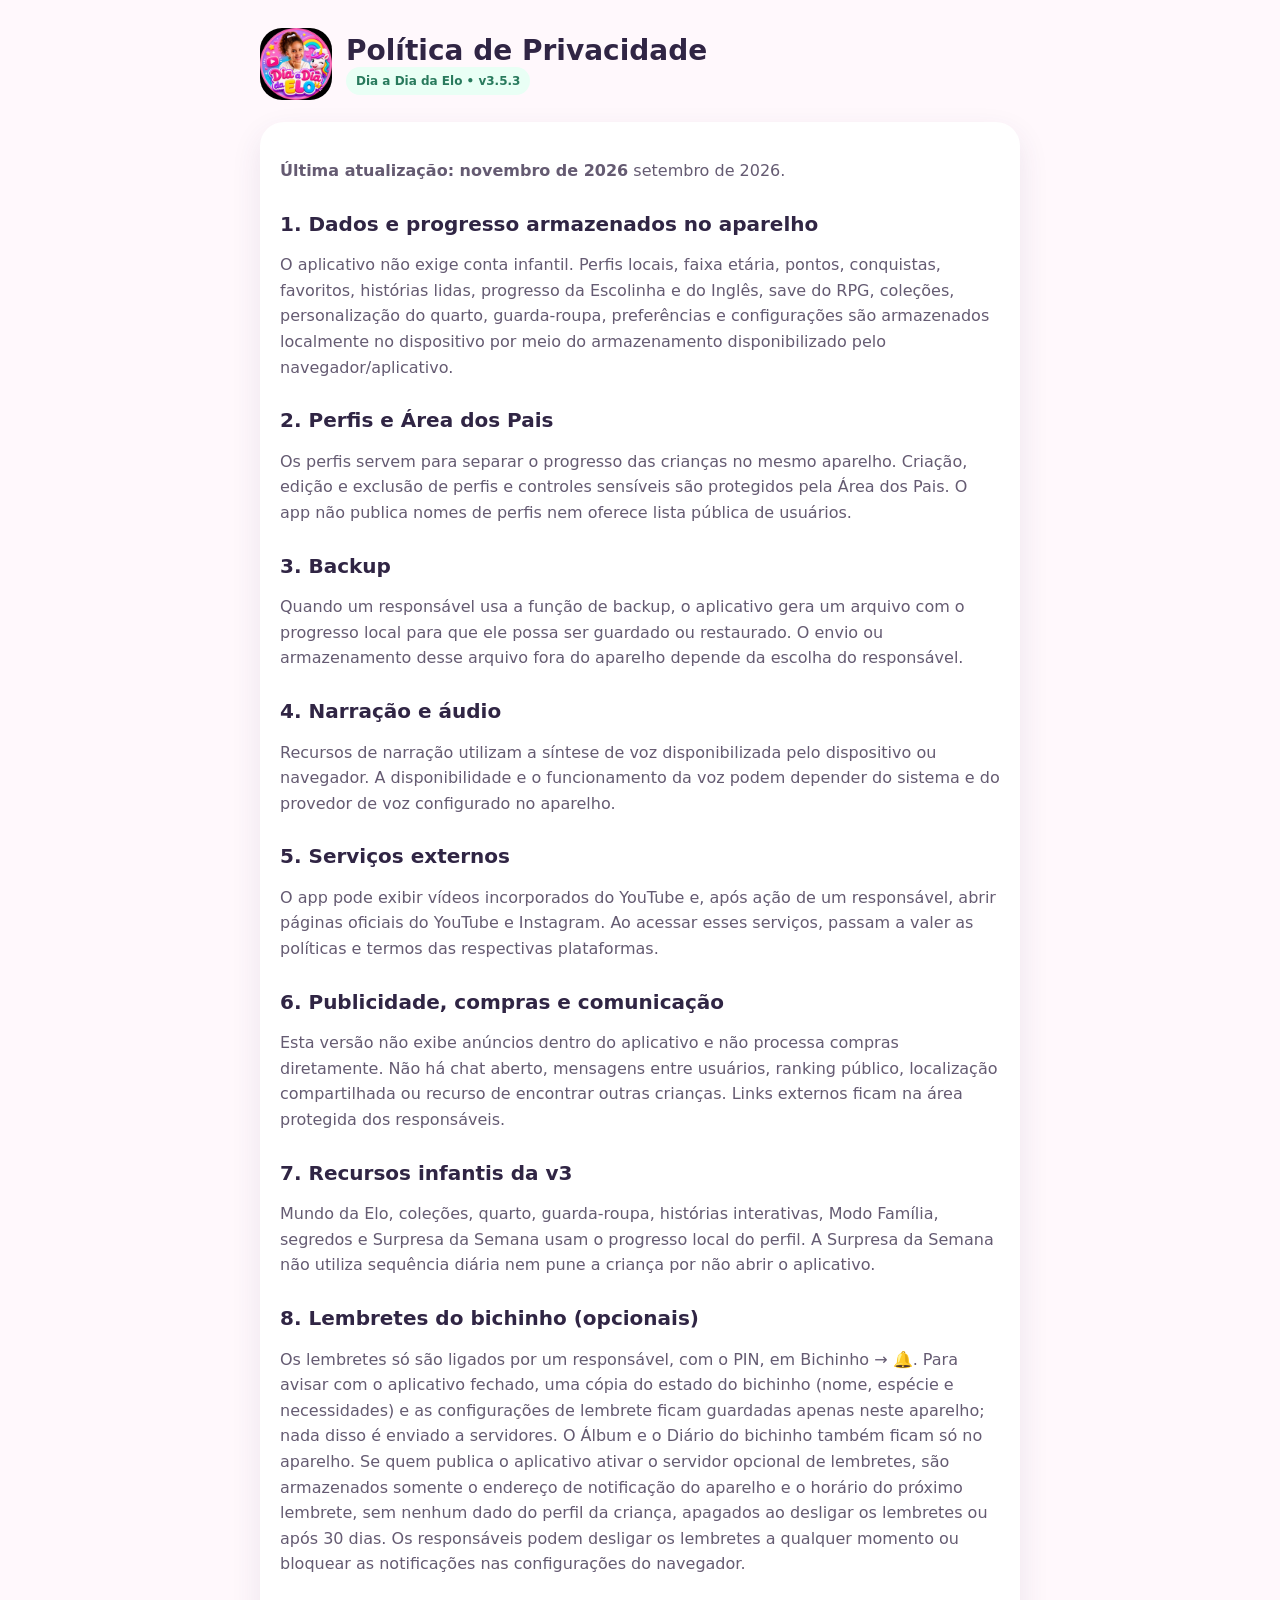
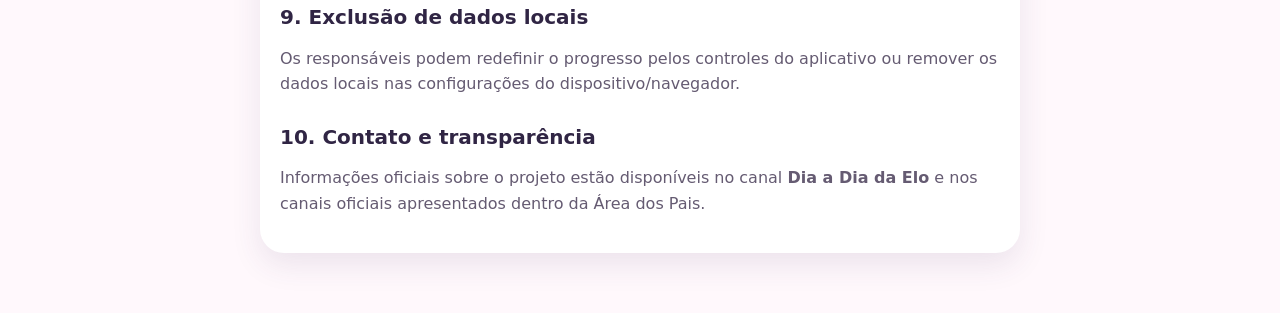
==== commit f2035e92: "Atualizar app pelo ZIP" ====
--- a/privacy.html
+++ b/privacy.html
@@ -1 +1 @@
-<!doctype html><html lang="pt-BR"><head><meta charset="utf-8"><meta name="viewport" content="width=device-width,initial-scale=1"><meta name="theme-color" content="#ff67a8"><title>Política de Privacidade — Dia a Dia da Elo</title><style>body{margin:0;font-family:system-ui,-apple-system,Segoe UI,Roboto,Arial,sans-serif;background:#fff8fc;color:#302544}main{max-width:760px;margin:auto;padding:28px 20px 60px}header{display:flex;align-items:center;gap:14px;margin-bottom:22px}header img{width:72px;height:72px;border-radius:22px}h1{font-size:28px;margin:0}h2{font-size:20px;margin-top:28px}p,li{line-height:1.6;color:#655b72}.card{background:white;border-radius:24px;padding:20px;box-shadow:0 12px 30px rgba(72,45,102,.10)}a{color:#8a4fc8;font-weight:800}.tag{display:inline-block;background:#e9fff5;color:#297a5d;padding:7px 10px;border-radius:999px;font-size:12px;font-weight:800}</style></head><body><main><header><img src="assets/logo-oficial.webp" alt="Dia a Dia da Elo"><div><h1>Política de Privacidade</h1><div class="tag">Dia a Dia da Elo • v3.5.3</div></div></header><div class="card"><p><strong>Última atualização:</strong> setembro de 2026.</p><h2>1. Dados e progresso armazenados no aparelho</h2><p>O aplicativo não exige conta infantil. Perfis locais, faixa etária, pontos, conquistas, favoritos, histórias lidas, progresso da Escolinha e do Inglês, save do RPG, coleções, personalização do quarto, guarda-roupa, preferências e configurações são armazenados localmente no dispositivo por meio do armazenamento disponibilizado pelo navegador/aplicativo.</p><h2>2. Perfis e Área dos Pais</h2><p>Os perfis servem para separar o progresso das crianças no mesmo aparelho. Criação, edição e exclusão de perfis e controles sensíveis são protegidos pela Área dos Pais. O app não publica nomes de perfis nem oferece lista pública de usuários.</p><h2>3. Backup</h2><p>Quando um responsável usa a função de backup, o aplicativo gera um arquivo com o progresso local para que ele possa ser guardado ou restaurado. O envio ou armazenamento desse arquivo fora do aparelho depende da escolha do responsável.</p><h2>4. Narração e áudio</h2><p>Recursos de narração utilizam a síntese de voz disponibilizada pelo dispositivo ou navegador. A disponibilidade e o funcionamento da voz podem depender do sistema e do provedor de voz configurado no aparelho.</p><h2>5. Serviços externos</h2><p>O app pode exibir vídeos incorporados do YouTube e, após ação de um responsável, abrir páginas oficiais do YouTube e Instagram. Ao acessar esses serviços, passam a valer as políticas e termos das respectivas plataformas.</p><h2>6. Publicidade, compras e comunicação</h2><p>Esta versão não exibe anúncios dentro do aplicativo e não processa compras diretamente. Não há chat aberto, mensagens entre usuários, ranking público, localização compartilhada ou recurso de encontrar outras crianças. Links externos ficam na área protegida dos responsáveis.</p><h2>7. Recursos infantis da v3</h2><p>Mundo da Elo, coleções, quarto, guarda-roupa, histórias interativas, Modo Família, segredos e Surpresa da Semana usam o progresso local do perfil. A Surpresa da Semana não utiliza sequência diária nem pune a criança por não abrir o aplicativo.</p><h2>8. Exclusão de dados locais</h2><p>Os responsáveis podem redefinir o progresso pelos controles do aplicativo ou remover os dados locais nas configurações do dispositivo/navegador.</p><h2>9. Contato e transparência</h2><p>Informações oficiais sobre o projeto estão disponíveis no canal <strong>Dia a Dia da Elo</strong> e nos canais oficiais apresentados dentro da Área dos Pais.</p></div></main></body></html>
+<!doctype html><html lang="pt-BR"><head><meta charset="utf-8"><meta name="viewport" content="width=device-width,initial-scale=1"><meta name="theme-color" content="#ff67a8"><title>Política de Privacidade — Dia a Dia da Elo</title><style>body{margin:0;font-family:system-ui,-apple-system,Segoe UI,Roboto,Arial,sans-serif;background:#fff8fc;color:#302544}main{max-width:760px;margin:auto;padding:28px 20px 60px}header{display:flex;align-items:center;gap:14px;margin-bottom:22px}header img{width:72px;height:72px;border-radius:22px}h1{font-size:28px;margin:0}h2{font-size:20px;margin-top:28px}p,li{line-height:1.6;color:#655b72}.card{background:white;border-radius:24px;padding:20px;box-shadow:0 12px 30px rgba(72,45,102,.10)}a{color:#8a4fc8;font-weight:800}.tag{display:inline-block;background:#e9fff5;color:#297a5d;padding:7px 10px;border-radius:999px;font-size:12px;font-weight:800}</style></head><body><main><header><img src="assets/logo-oficial.webp" alt="Dia a Dia da Elo"><div><h1>Política de Privacidade</h1><div class="tag">Dia a Dia da Elo • v3.5.3</div></div></header><div class="card"><p><strong>Última atualização: novembro de 2026</strong> setembro de 2026.</p><h2>1. Dados e progresso armazenados no aparelho</h2><p>O aplicativo não exige conta infantil. Perfis locais, faixa etária, pontos, conquistas, favoritos, histórias lidas, progresso da Escolinha e do Inglês, save do RPG, coleções, personalização do quarto, guarda-roupa, preferências e configurações são armazenados localmente no dispositivo por meio do armazenamento disponibilizado pelo navegador/aplicativo.</p><h2>2. Perfis e Área dos Pais</h2><p>Os perfis servem para separar o progresso das crianças no mesmo aparelho. Criação, edição e exclusão de perfis e controles sensíveis são protegidos pela Área dos Pais. O app não publica nomes de perfis nem oferece lista pública de usuários.</p><h2>3. Backup</h2><p>Quando um responsável usa a função de backup, o aplicativo gera um arquivo com o progresso local para que ele possa ser guardado ou restaurado. O envio ou armazenamento desse arquivo fora do aparelho depende da escolha do responsável.</p><h2>4. Narração e áudio</h2><p>Recursos de narração utilizam a síntese de voz disponibilizada pelo dispositivo ou navegador. A disponibilidade e o funcionamento da voz podem depender do sistema e do provedor de voz configurado no aparelho.</p><h2>5. Serviços externos</h2><p>O app pode exibir vídeos incorporados do YouTube e, após ação de um responsável, abrir páginas oficiais do YouTube e Instagram. Ao acessar esses serviços, passam a valer as políticas e termos das respectivas plataformas.</p><h2>6. Publicidade, compras e comunicação</h2><p>Esta versão não exibe anúncios dentro do aplicativo e não processa compras diretamente. Não há chat aberto, mensagens entre usuários, ranking público, localização compartilhada ou recurso de encontrar outras crianças. Links externos ficam na área protegida dos responsáveis.</p><h2>7. Recursos infantis da v3</h2><p>Mundo da Elo, coleções, quarto, guarda-roupa, histórias interativas, Modo Família, segredos e Surpresa da Semana usam o progresso local do perfil. A Surpresa da Semana não utiliza sequência diária nem pune a criança por não abrir o aplicativo.</p><h2>8. Lembretes do bichinho (opcionais)</h2><p>Os lembretes só são ligados por um responsável, com o PIN, em Bichinho → 🔔. Para avisar com o aplicativo fechado, uma cópia do estado do bichinho (nome, espécie e necessidades) e as configurações de lembrete ficam guardadas apenas neste aparelho; nada disso é enviado a servidores. O Álbum e o Diário do bichinho também ficam só no aparelho. Se quem publica o aplicativo ativar o servidor opcional de lembretes, são armazenados somente o endereço de notificação do aparelho e o horário do próximo lembrete, sem nenhum dado do perfil da criança, apagados ao desligar os lembretes ou após 30 dias. Os responsáveis podem desligar os lembretes a qualquer momento ou bloquear as notificações nas configurações do navegador.</p><h2>9. Exclusão de dados locais</h2><p>Os responsáveis podem redefinir o progresso pelos controles do aplicativo ou remover os dados locais nas configurações do dispositivo/navegador.</p><h2>10. Contato e transparência</h2><p>Informações oficiais sobre o projeto estão disponíveis no canal <strong>Dia a Dia da Elo</strong> e nos canais oficiais apresentados dentro da Área dos Pais.</p></div></main></body></html>
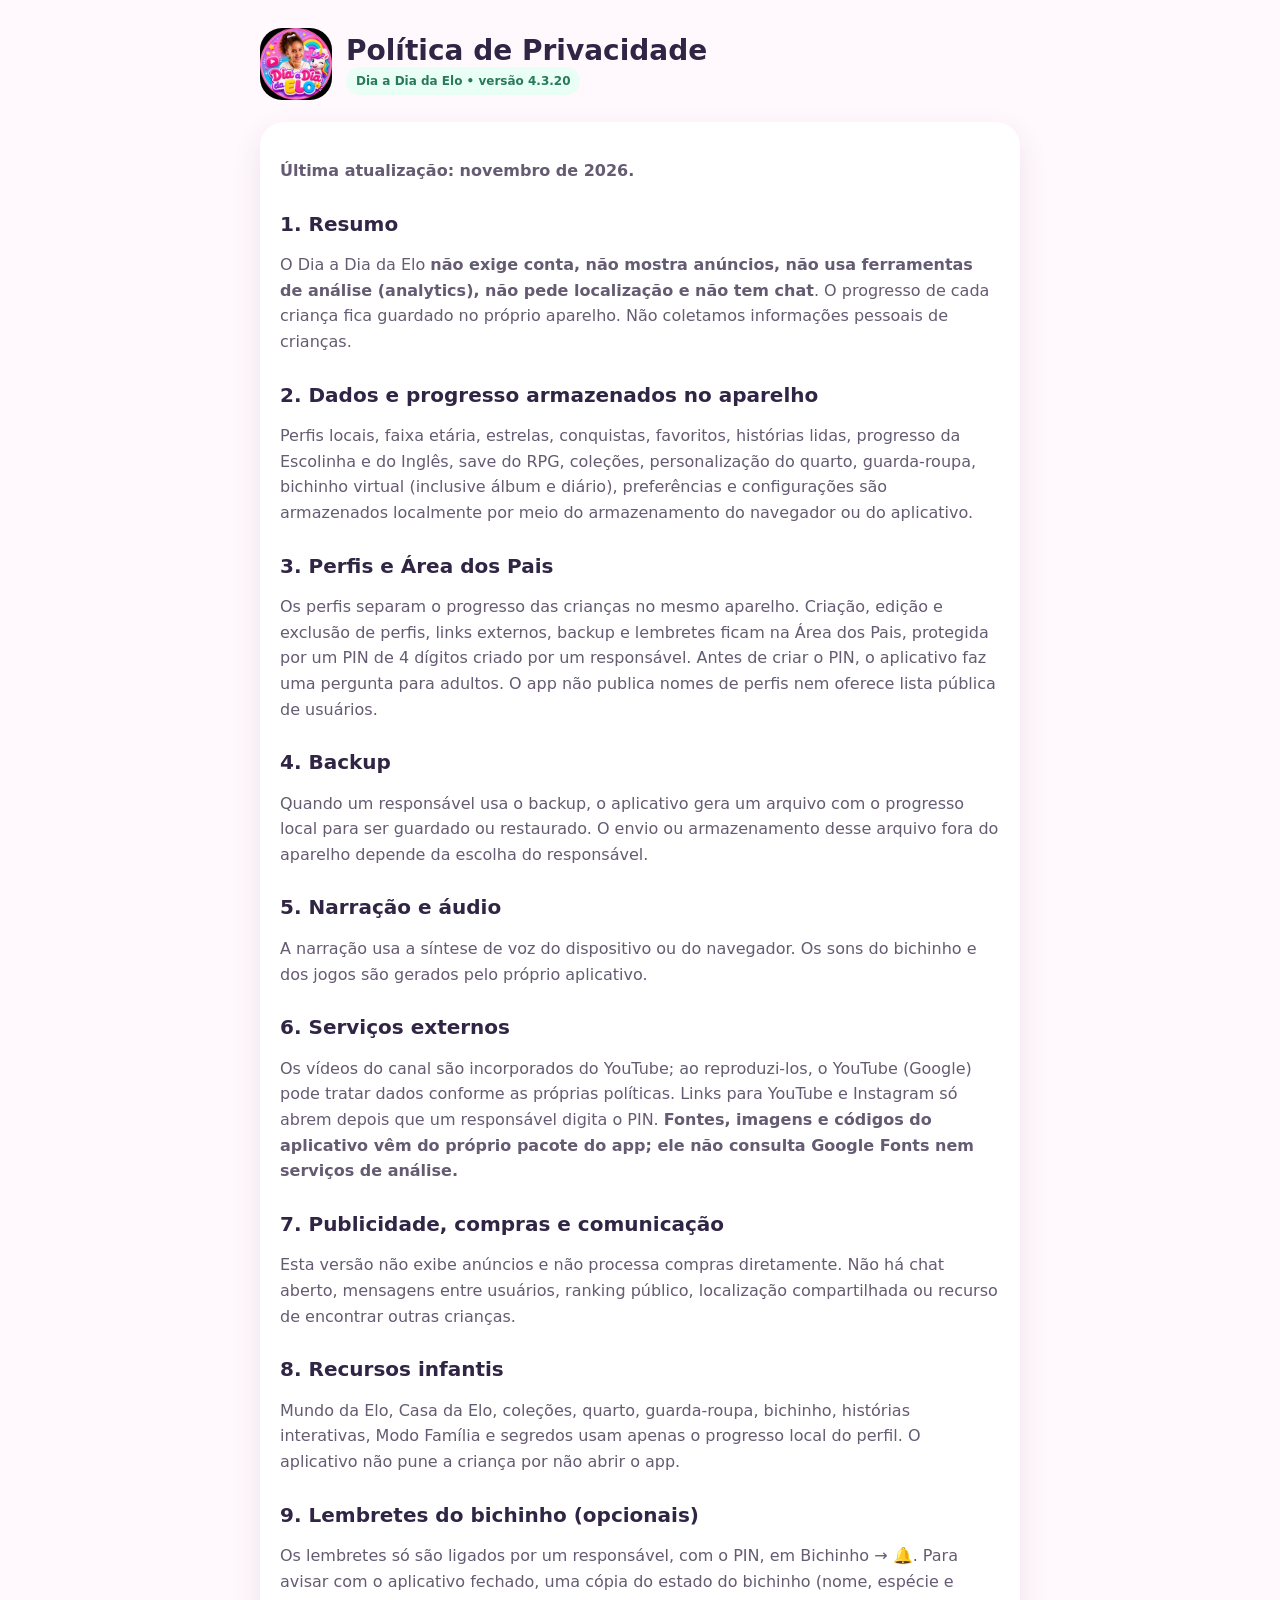
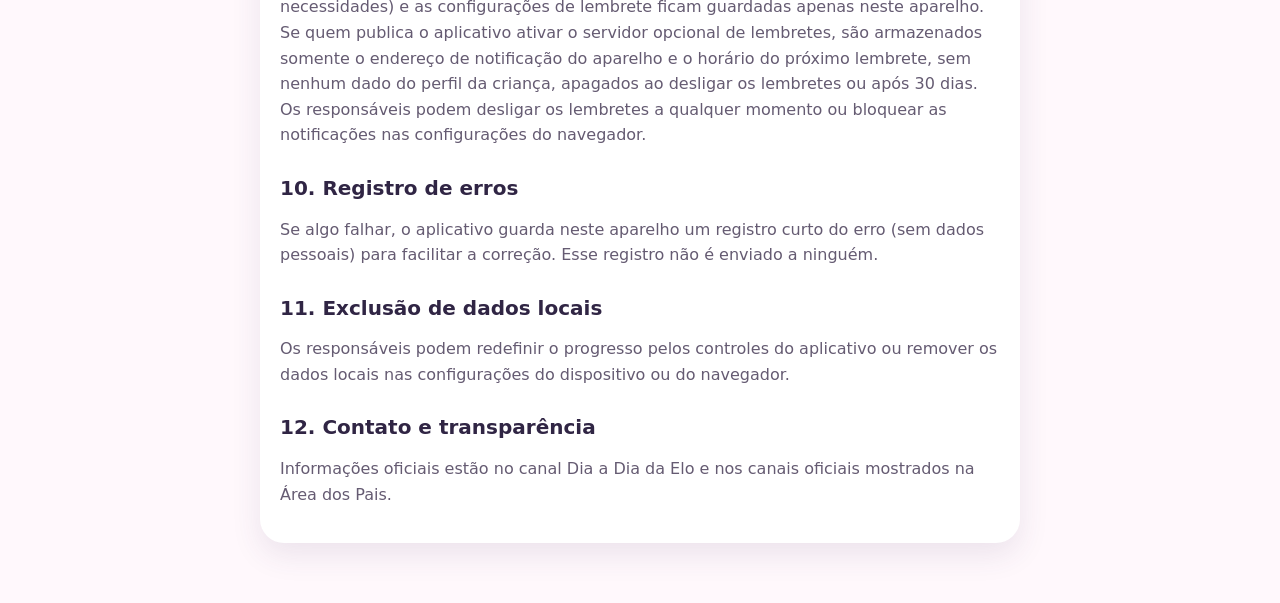
==== commit 53fe60a8: "Atualizar app pelo ZIP" ====
--- a/privacy.html
+++ b/privacy.html
@@ -1 +1 @@
-<!doctype html><html lang="pt-BR"><head><meta charset="utf-8"><meta name="viewport" content="width=device-width,initial-scale=1"><meta name="theme-color" content="#ff67a8"><title>Política de Privacidade — Dia a Dia da Elo</title><style>body{margin:0;font-family:system-ui,-apple-system,Segoe UI,Roboto,Arial,sans-serif;background:#fff8fc;color:#302544}main{max-width:760px;margin:auto;padding:28px 20px 60px}header{display:flex;align-items:center;gap:14px;margin-bottom:22px}header img{width:72px;height:72px;border-radius:22px}h1{font-size:28px;margin:0}h2{font-size:20px;margin-top:28px}p,li{line-height:1.6;color:#655b72}.card{background:white;border-radius:24px;padding:20px;box-shadow:0 12px 30px rgba(72,45,102,.10)}a{color:#8a4fc8;font-weight:800}.tag{display:inline-block;background:#e9fff5;color:#297a5d;padding:7px 10px;border-radius:999px;font-size:12px;font-weight:800}</style></head><body><main><header><img src="assets/logo-oficial.webp" alt="Dia a Dia da Elo"><div><h1>Política de Privacidade</h1><div class="tag">Dia a Dia da Elo • v3.5.3</div></div></header><div class="card"><p><strong>Última atualização: novembro de 2026</strong> setembro de 2026.</p><h2>1. Dados e progresso armazenados no aparelho</h2><p>O aplicativo não exige conta infantil. Perfis locais, faixa etária, pontos, conquistas, favoritos, histórias lidas, progresso da Escolinha e do Inglês, save do RPG, coleções, personalização do quarto, guarda-roupa, preferências e configurações são armazenados localmente no dispositivo por meio do armazenamento disponibilizado pelo navegador/aplicativo.</p><h2>2. Perfis e Área dos Pais</h2><p>Os perfis servem para separar o progresso das crianças no mesmo aparelho. Criação, edição e exclusão de perfis e controles sensíveis são protegidos pela Área dos Pais. O app não publica nomes de perfis nem oferece lista pública de usuários.</p><h2>3. Backup</h2><p>Quando um responsável usa a função de backup, o aplicativo gera um arquivo com o progresso local para que ele possa ser guardado ou restaurado. O envio ou armazenamento desse arquivo fora do aparelho depende da escolha do responsável.</p><h2>4. Narração e áudio</h2><p>Recursos de narração utilizam a síntese de voz disponibilizada pelo dispositivo ou navegador. A disponibilidade e o funcionamento da voz podem depender do sistema e do provedor de voz configurado no aparelho.</p><h2>5. Serviços externos</h2><p>O app pode exibir vídeos incorporados do YouTube e, após ação de um responsável, abrir páginas oficiais do YouTube e Instagram. Ao acessar esses serviços, passam a valer as políticas e termos das respectivas plataformas.</p><h2>6. Publicidade, compras e comunicação</h2><p>Esta versão não exibe anúncios dentro do aplicativo e não processa compras diretamente. Não há chat aberto, mensagens entre usuários, ranking público, localização compartilhada ou recurso de encontrar outras crianças. Links externos ficam na área protegida dos responsáveis.</p><h2>7. Recursos infantis da v3</h2><p>Mundo da Elo, coleções, quarto, guarda-roupa, histórias interativas, Modo Família, segredos e Surpresa da Semana usam o progresso local do perfil. A Surpresa da Semana não utiliza sequência diária nem pune a criança por não abrir o aplicativo.</p><h2>8. Lembretes do bichinho (opcionais)</h2><p>Os lembretes só são ligados por um responsável, com o PIN, em Bichinho → 🔔. Para avisar com o aplicativo fechado, uma cópia do estado do bichinho (nome, espécie e necessidades) e as configurações de lembrete ficam guardadas apenas neste aparelho; nada disso é enviado a servidores. O Álbum e o Diário do bichinho também ficam só no aparelho. Se quem publica o aplicativo ativar o servidor opcional de lembretes, são armazenados somente o endereço de notificação do aparelho e o horário do próximo lembrete, sem nenhum dado do perfil da criança, apagados ao desligar os lembretes ou após 30 dias. Os responsáveis podem desligar os lembretes a qualquer momento ou bloquear as notificações nas configurações do navegador.</p><h2>9. Exclusão de dados locais</h2><p>Os responsáveis podem redefinir o progresso pelos controles do aplicativo ou remover os dados locais nas configurações do dispositivo/navegador.</p><h2>10. Contato e transparência</h2><p>Informações oficiais sobre o projeto estão disponíveis no canal <strong>Dia a Dia da Elo</strong> e nos canais oficiais apresentados dentro da Área dos Pais.</p></div></main></body></html>
+<!doctype html><html lang="pt-BR"><head><meta charset="utf-8"><meta http-equiv="Content-Security-Policy" content="default-src 'self'; style-src 'self' 'unsafe-inline'; img-src 'self' data:; script-src 'self' 'unsafe-inline'"><meta name="viewport" content="width=device-width,initial-scale=1"><meta name="theme-color" content="#ff67a8"><title>Política de Privacidade — Dia a Dia da Elo</title><style>body{margin:0;font-family:system-ui,-apple-system,Segoe UI,Roboto,Arial,sans-serif;background:#fff8fc;color:#302544}main{max-width:760px;margin:auto;padding:28px 20px 60px}header{display:flex;align-items:center;gap:14px;margin-bottom:22px}header img{width:72px;height:72px;border-radius:22px}h1{font-size:28px;margin:0}h2{font-size:20px;margin-top:28px}p,li{line-height:1.6;color:#655b72}.card{background:white;border-radius:24px;padding:20px;box-shadow:0 12px 30px rgba(72,45,102,.10)}a{color:#8a4fc8;font-weight:800}.tag{display:inline-block;background:#e9fff5;color:#297a5d;padding:7px 10px;border-radius:999px;font-size:12px;font-weight:800}</style></head><body><main><header><img src="assets/logo-oficial.webp" alt="Dia a Dia da Elo"><div><h1>Política de Privacidade</h1><div class="tag">Dia a Dia da Elo • versão <span data-app-version>4.3.20</span></div></div></header><div class="card"><p><strong>Última atualização: novembro de 2026.</strong></p><h2>1. Resumo</h2><p>O Dia a Dia da Elo <strong>não exige conta, não mostra anúncios, não usa ferramentas de análise (analytics), não pede localização e não tem chat</strong>. O progresso de cada criança fica guardado no próprio aparelho. Não coletamos informações pessoais de crianças.</p><h2>2. Dados e progresso armazenados no aparelho</h2><p>Perfis locais, faixa etária, estrelas, conquistas, favoritos, histórias lidas, progresso da Escolinha e do Inglês, save do RPG, coleções, personalização do quarto, guarda-roupa, bichinho virtual (inclusive álbum e diário), preferências e configurações são armazenados localmente por meio do armazenamento do navegador ou do aplicativo.</p><h2>3. Perfis e Área dos Pais</h2><p>Os perfis separam o progresso das crianças no mesmo aparelho. Criação, edição e exclusão de perfis, links externos, backup e lembretes ficam na Área dos Pais, protegida por um PIN de 4 dígitos criado por um responsável. Antes de criar o PIN, o aplicativo faz uma pergunta para adultos. O app não publica nomes de perfis nem oferece lista pública de usuários.</p><h2>4. Backup</h2><p>Quando um responsável usa o backup, o aplicativo gera um arquivo com o progresso local para ser guardado ou restaurado. O envio ou armazenamento desse arquivo fora do aparelho depende da escolha do responsável.</p><h2>5. Narração e áudio</h2><p>A narração usa a síntese de voz do dispositivo ou do navegador. Os sons do bichinho e dos jogos são gerados pelo próprio aplicativo.</p><h2>6. Serviços externos</h2><p>Os vídeos do canal são incorporados do YouTube; ao reproduzi-los, o YouTube (Google) pode tratar dados conforme as próprias políticas. Links para YouTube e Instagram só abrem depois que um responsável digita o PIN. <strong>Fontes, imagens e códigos do aplicativo vêm do próprio pacote do app; ele não consulta Google Fonts nem serviços de análise.</strong></p><h2>7. Publicidade, compras e comunicação</h2><p>Esta versão não exibe anúncios e não processa compras diretamente. Não há chat aberto, mensagens entre usuários, ranking público, localização compartilhada ou recurso de encontrar outras crianças.</p><h2>8. Recursos infantis</h2><p>Mundo da Elo, Casa da Elo, coleções, quarto, guarda-roupa, bichinho, histórias interativas, Modo Família e segredos usam apenas o progresso local do perfil. O aplicativo não pune a criança por não abrir o app.</p><h2>9. Lembretes do bichinho (opcionais)</h2><p>Os lembretes só são ligados por um responsável, com o PIN, em Bichinho → 🔔. Para avisar com o aplicativo fechado, uma cópia do estado do bichinho (nome, espécie e necessidades) e as configurações de lembrete ficam guardadas apenas neste aparelho. Se quem publica o aplicativo ativar o servidor opcional de lembretes, são armazenados somente o endereço de notificação do aparelho e o horário do próximo lembrete, sem nenhum dado do perfil da criança, apagados ao desligar os lembretes ou após 30 dias. Os responsáveis podem desligar os lembretes a qualquer momento ou bloquear as notificações nas configurações do navegador.</p><h2>10. Registro de erros</h2><p>Se algo falhar, o aplicativo guarda neste aparelho um registro curto do erro (sem dados pessoais) para facilitar a correção. Esse registro não é enviado a ninguém.</p><h2>11. Exclusão de dados locais</h2><p>Os responsáveis podem redefinir o progresso pelos controles do aplicativo ou remover os dados locais nas configurações do dispositivo ou do navegador.</p><h2>12. Contato e transparência</h2><p>Informações oficiais estão no canal Dia a Dia da Elo e nos canais oficiais mostrados na Área dos Pais. <span class="contactMail"></span></p></div></main><script src="version.js"></script><script src="legal-config.js"></script><script>(function(){var v=self.ELO_APP_VERSION;if(v)document.querySelectorAll('[data-app-version]').forEach(function(e){e.textContent=v});var m=(window.ELO_LEGAL||{}).email;if(m)document.querySelectorAll('.contactMail').forEach(function(e){e.innerHTML='E-mail para dúvidas e pedidos sobre privacidade: <a href="mailto:'+m+'">'+m+'</a>.'})})();</script></body></html>
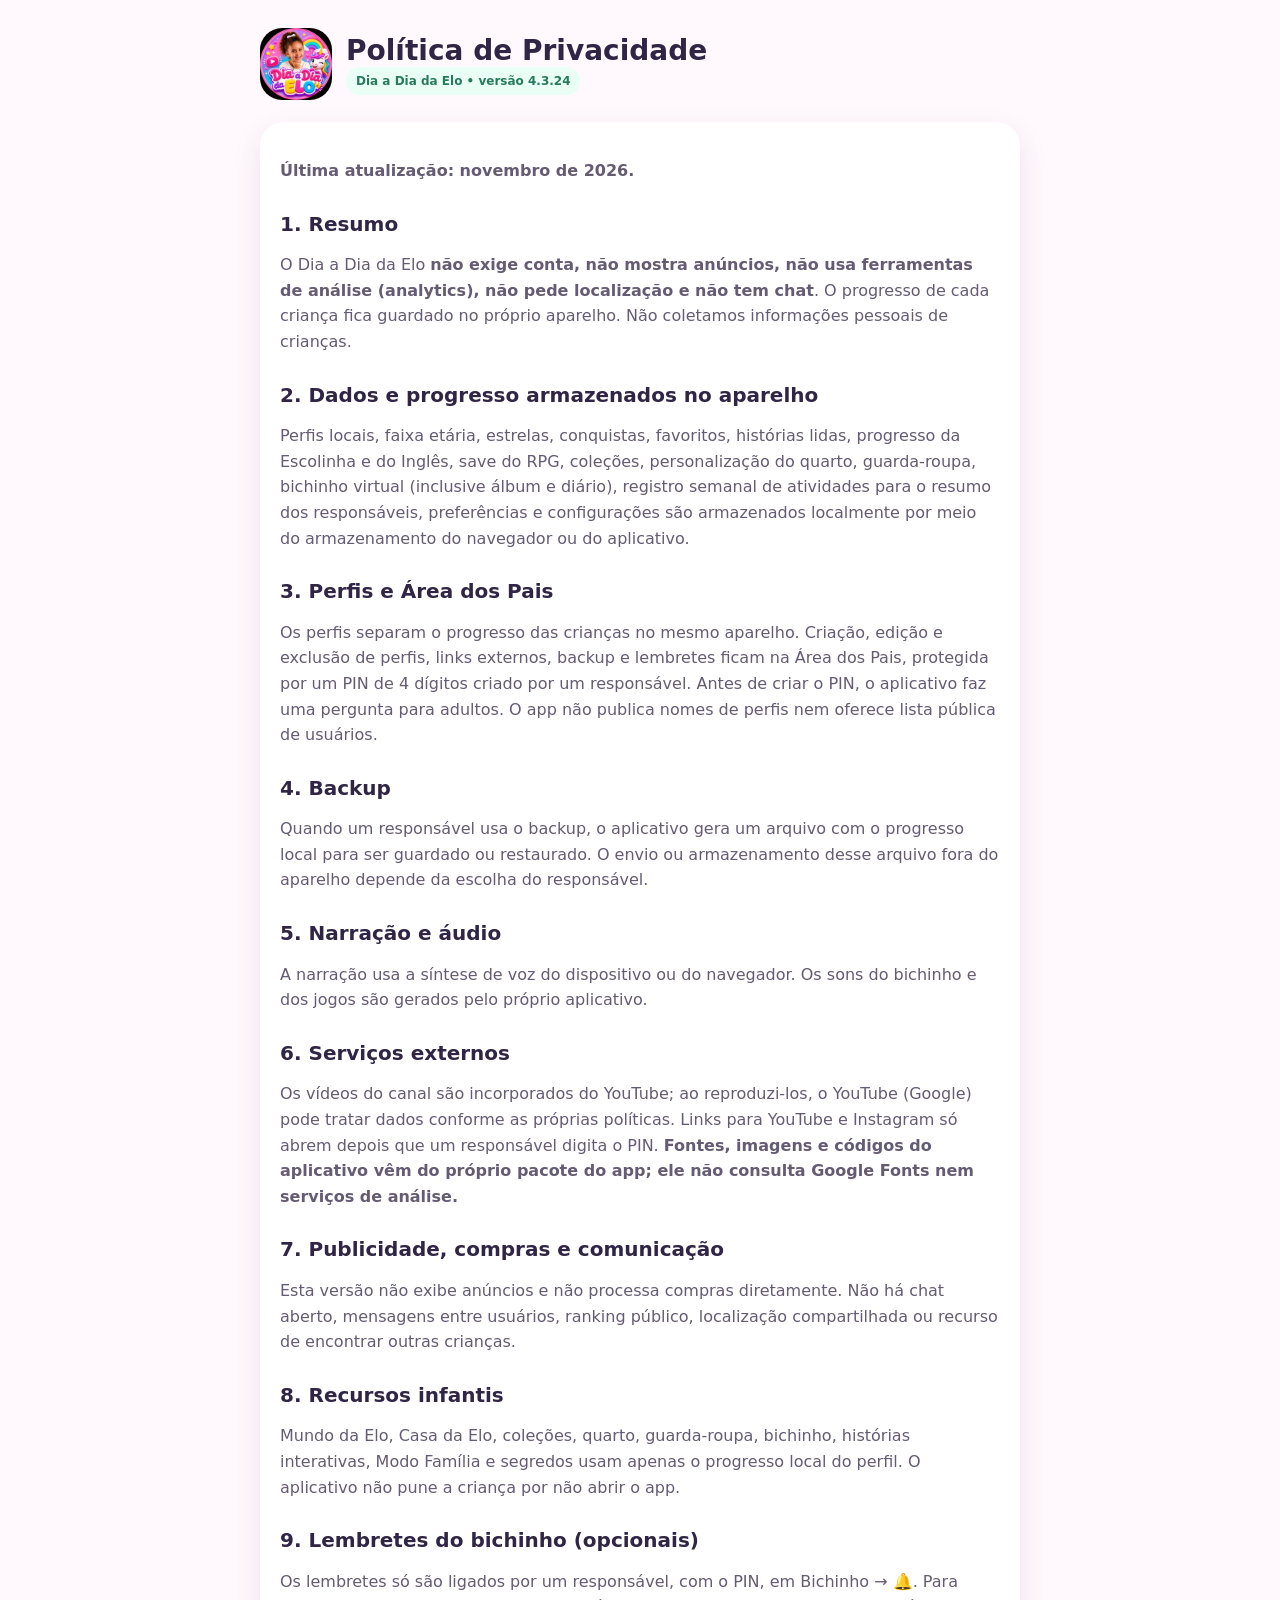
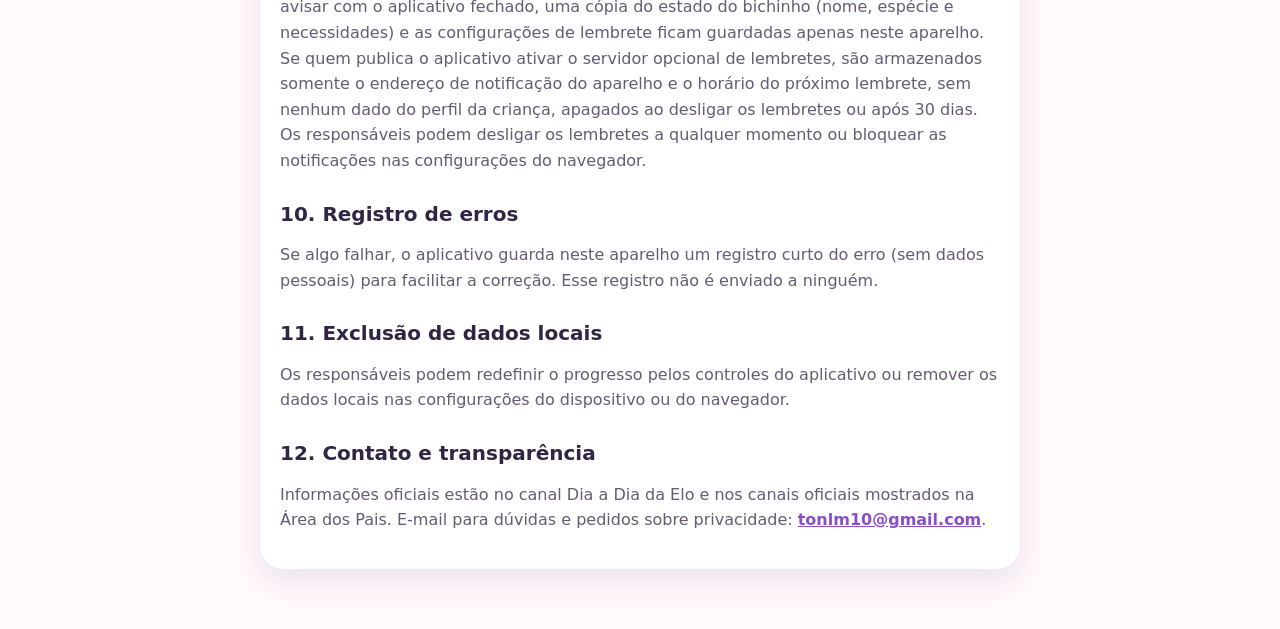
==== commit aedb23f9: "Atualizar app pelo ZIP" ====
--- a/privacy.html
+++ b/privacy.html
@@ -1 +1 @@
-<!doctype html><html lang="pt-BR"><head><meta charset="utf-8"><meta http-equiv="Content-Security-Policy" content="default-src 'self'; style-src 'self' 'unsafe-inline'; img-src 'self' data:; script-src 'self' 'unsafe-inline'"><meta name="viewport" content="width=device-width,initial-scale=1"><meta name="theme-color" content="#ff67a8"><title>Política de Privacidade — Dia a Dia da Elo</title><style>body{margin:0;font-family:system-ui,-apple-system,Segoe UI,Roboto,Arial,sans-serif;background:#fff8fc;color:#302544}main{max-width:760px;margin:auto;padding:28px 20px 60px}header{display:flex;align-items:center;gap:14px;margin-bottom:22px}header img{width:72px;height:72px;border-radius:22px}h1{font-size:28px;margin:0}h2{font-size:20px;margin-top:28px}p,li{line-height:1.6;color:#655b72}.card{background:white;border-radius:24px;padding:20px;box-shadow:0 12px 30px rgba(72,45,102,.10)}a{color:#8a4fc8;font-weight:800}.tag{display:inline-block;background:#e9fff5;color:#297a5d;padding:7px 10px;border-radius:999px;font-size:12px;font-weight:800}</style></head><body><main><header><img src="assets/logo-oficial.webp" alt="Dia a Dia da Elo"><div><h1>Política de Privacidade</h1><div class="tag">Dia a Dia da Elo • versão <span data-app-version>4.3.20</span></div></div></header><div class="card"><p><strong>Última atualização: novembro de 2026.</strong></p><h2>1. Resumo</h2><p>O Dia a Dia da Elo <strong>não exige conta, não mostra anúncios, não usa ferramentas de análise (analytics), não pede localização e não tem chat</strong>. O progresso de cada criança fica guardado no próprio aparelho. Não coletamos informações pessoais de crianças.</p><h2>2. Dados e progresso armazenados no aparelho</h2><p>Perfis locais, faixa etária, estrelas, conquistas, favoritos, histórias lidas, progresso da Escolinha e do Inglês, save do RPG, coleções, personalização do quarto, guarda-roupa, bichinho virtual (inclusive álbum e diário), preferências e configurações são armazenados localmente por meio do armazenamento do navegador ou do aplicativo.</p><h2>3. Perfis e Área dos Pais</h2><p>Os perfis separam o progresso das crianças no mesmo aparelho. Criação, edição e exclusão de perfis, links externos, backup e lembretes ficam na Área dos Pais, protegida por um PIN de 4 dígitos criado por um responsável. Antes de criar o PIN, o aplicativo faz uma pergunta para adultos. O app não publica nomes de perfis nem oferece lista pública de usuários.</p><h2>4. Backup</h2><p>Quando um responsável usa o backup, o aplicativo gera um arquivo com o progresso local para ser guardado ou restaurado. O envio ou armazenamento desse arquivo fora do aparelho depende da escolha do responsável.</p><h2>5. Narração e áudio</h2><p>A narração usa a síntese de voz do dispositivo ou do navegador. Os sons do bichinho e dos jogos são gerados pelo próprio aplicativo.</p><h2>6. Serviços externos</h2><p>Os vídeos do canal são incorporados do YouTube; ao reproduzi-los, o YouTube (Google) pode tratar dados conforme as próprias políticas. Links para YouTube e Instagram só abrem depois que um responsável digita o PIN. <strong>Fontes, imagens e códigos do aplicativo vêm do próprio pacote do app; ele não consulta Google Fonts nem serviços de análise.</strong></p><h2>7. Publicidade, compras e comunicação</h2><p>Esta versão não exibe anúncios e não processa compras diretamente. Não há chat aberto, mensagens entre usuários, ranking público, localização compartilhada ou recurso de encontrar outras crianças.</p><h2>8. Recursos infantis</h2><p>Mundo da Elo, Casa da Elo, coleções, quarto, guarda-roupa, bichinho, histórias interativas, Modo Família e segredos usam apenas o progresso local do perfil. O aplicativo não pune a criança por não abrir o app.</p><h2>9. Lembretes do bichinho (opcionais)</h2><p>Os lembretes só são ligados por um responsável, com o PIN, em Bichinho → 🔔. Para avisar com o aplicativo fechado, uma cópia do estado do bichinho (nome, espécie e necessidades) e as configurações de lembrete ficam guardadas apenas neste aparelho. Se quem publica o aplicativo ativar o servidor opcional de lembretes, são armazenados somente o endereço de notificação do aparelho e o horário do próximo lembrete, sem nenhum dado do perfil da criança, apagados ao desligar os lembretes ou após 30 dias. Os responsáveis podem desligar os lembretes a qualquer momento ou bloquear as notificações nas configurações do navegador.</p><h2>10. Registro de erros</h2><p>Se algo falhar, o aplicativo guarda neste aparelho um registro curto do erro (sem dados pessoais) para facilitar a correção. Esse registro não é enviado a ninguém.</p><h2>11. Exclusão de dados locais</h2><p>Os responsáveis podem redefinir o progresso pelos controles do aplicativo ou remover os dados locais nas configurações do dispositivo ou do navegador.</p><h2>12. Contato e transparência</h2><p>Informações oficiais estão no canal Dia a Dia da Elo e nos canais oficiais mostrados na Área dos Pais. <span class="contactMail"></span></p></div></main><script src="version.js"></script><script src="legal-config.js"></script><script>(function(){var v=self.ELO_APP_VERSION;if(v)document.querySelectorAll('[data-app-version]').forEach(function(e){e.textContent=v});var m=(window.ELO_LEGAL||{}).email;if(m)document.querySelectorAll('.contactMail').forEach(function(e){e.innerHTML='E-mail para dúvidas e pedidos sobre privacidade: <a href="mailto:'+m+'">'+m+'</a>.'})})();</script></body></html>+<!doctype html><html lang="pt-BR"><head><meta charset="utf-8"><meta http-equiv="Content-Security-Policy" content="default-src 'self'; style-src 'self' 'unsafe-inline'; img-src 'self' data:; script-src 'self' 'unsafe-inline'"><meta name="viewport" content="width=device-width,initial-scale=1"><meta name="theme-color" content="#ff67a8"><title>Política de Privacidade — Dia a Dia da Elo</title><style>body{margin:0;font-family:system-ui,-apple-system,Segoe UI,Roboto,Arial,sans-serif;background:#fff8fc;color:#302544}main{max-width:760px;margin:auto;padding:28px 20px 60px}header{display:flex;align-items:center;gap:14px;margin-bottom:22px}header img{width:72px;height:72px;border-radius:22px}h1{font-size:28px;margin:0}h2{font-size:20px;margin-top:28px}p,li{line-height:1.6;color:#655b72}.card{background:white;border-radius:24px;padding:20px;box-shadow:0 12px 30px rgba(72,45,102,.10)}a{color:#8a4fc8;font-weight:800}.tag{display:inline-block;background:#e9fff5;color:#297a5d;padding:7px 10px;border-radius:999px;font-size:12px;font-weight:800}</style></head><body><main><header><img src="assets/logo-oficial.webp" alt="Dia a Dia da Elo"><div><h1>Política de Privacidade</h1><div class="tag">Dia a Dia da Elo • versão <span data-app-version>4.3.22</span></div></div></header><div class="card"><p><strong>Última atualização: novembro de 2026.</strong></p><h2>1. Resumo</h2><p>O Dia a Dia da Elo <strong>não exige conta, não mostra anúncios, não usa ferramentas de análise (analytics), não pede localização e não tem chat</strong>. O progresso de cada criança fica guardado no próprio aparelho. Não coletamos informações pessoais de crianças.</p><h2>2. Dados e progresso armazenados no aparelho</h2><p>Perfis locais, faixa etária, estrelas, conquistas, favoritos, histórias lidas, progresso da Escolinha e do Inglês, save do RPG, coleções, personalização do quarto, guarda-roupa, bichinho virtual (inclusive álbum e diário), registro semanal de atividades para o resumo dos responsáveis, preferências e configurações são armazenados localmente por meio do armazenamento do navegador ou do aplicativo.</p><h2>3. Perfis e Área dos Pais</h2><p>Os perfis separam o progresso das crianças no mesmo aparelho. Criação, edição e exclusão de perfis, links externos, backup e lembretes ficam na Área dos Pais, protegida por um PIN de 4 dígitos criado por um responsável. Antes de criar o PIN, o aplicativo faz uma pergunta para adultos. O app não publica nomes de perfis nem oferece lista pública de usuários.</p><h2>4. Backup</h2><p>Quando um responsável usa o backup, o aplicativo gera um arquivo com o progresso local para ser guardado ou restaurado. O envio ou armazenamento desse arquivo fora do aparelho depende da escolha do responsável.</p><h2>5. Narração e áudio</h2><p>A narração usa a síntese de voz do dispositivo ou do navegador. Os sons do bichinho e dos jogos são gerados pelo próprio aplicativo.</p><h2>6. Serviços externos</h2><p>Os vídeos do canal são incorporados do YouTube; ao reproduzi-los, o YouTube (Google) pode tratar dados conforme as próprias políticas. Links para YouTube e Instagram só abrem depois que um responsável digita o PIN. <strong>Fontes, imagens e códigos do aplicativo vêm do próprio pacote do app; ele não consulta Google Fonts nem serviços de análise.</strong></p><h2>7. Publicidade, compras e comunicação</h2><p>Esta versão não exibe anúncios e não processa compras diretamente. Não há chat aberto, mensagens entre usuários, ranking público, localização compartilhada ou recurso de encontrar outras crianças.</p><h2>8. Recursos infantis</h2><p>Mundo da Elo, Casa da Elo, coleções, quarto, guarda-roupa, bichinho, histórias interativas, Modo Família e segredos usam apenas o progresso local do perfil. O aplicativo não pune a criança por não abrir o app.</p><h2>9. Lembretes do bichinho (opcionais)</h2><p>Os lembretes só são ligados por um responsável, com o PIN, em Bichinho → 🔔. Para avisar com o aplicativo fechado, uma cópia do estado do bichinho (nome, espécie e necessidades) e as configurações de lembrete ficam guardadas apenas neste aparelho. Se quem publica o aplicativo ativar o servidor opcional de lembretes, são armazenados somente o endereço de notificação do aparelho e o horário do próximo lembrete, sem nenhum dado do perfil da criança, apagados ao desligar os lembretes ou após 30 dias. Os responsáveis podem desligar os lembretes a qualquer momento ou bloquear as notificações nas configurações do navegador.</p><h2>10. Registro de erros</h2><p>Se algo falhar, o aplicativo guarda neste aparelho um registro curto do erro (sem dados pessoais) para facilitar a correção. Esse registro não é enviado a ninguém.</p><h2>11. Exclusão de dados locais</h2><p>Os responsáveis podem redefinir o progresso pelos controles do aplicativo ou remover os dados locais nas configurações do dispositivo ou do navegador.</p><h2>12. Contato e transparência</h2><p>Informações oficiais estão no canal Dia a Dia da Elo e nos canais oficiais mostrados na Área dos Pais. <span class="contactMail"></span></p></div></main><script src="version.js"></script><script src="legal-config.js"></script><script>(function(){var v=self.ELO_APP_VERSION;if(v)document.querySelectorAll('[data-app-version]').forEach(function(e){e.textContent=v});var m=(window.ELO_LEGAL||{}).email;if(m)document.querySelectorAll('.contactMail').forEach(function(e){e.innerHTML='E-mail para dúvidas e pedidos sobre privacidade: <a href="mailto:'+m+'">'+m+'</a>.'})})();</script></body></html>
